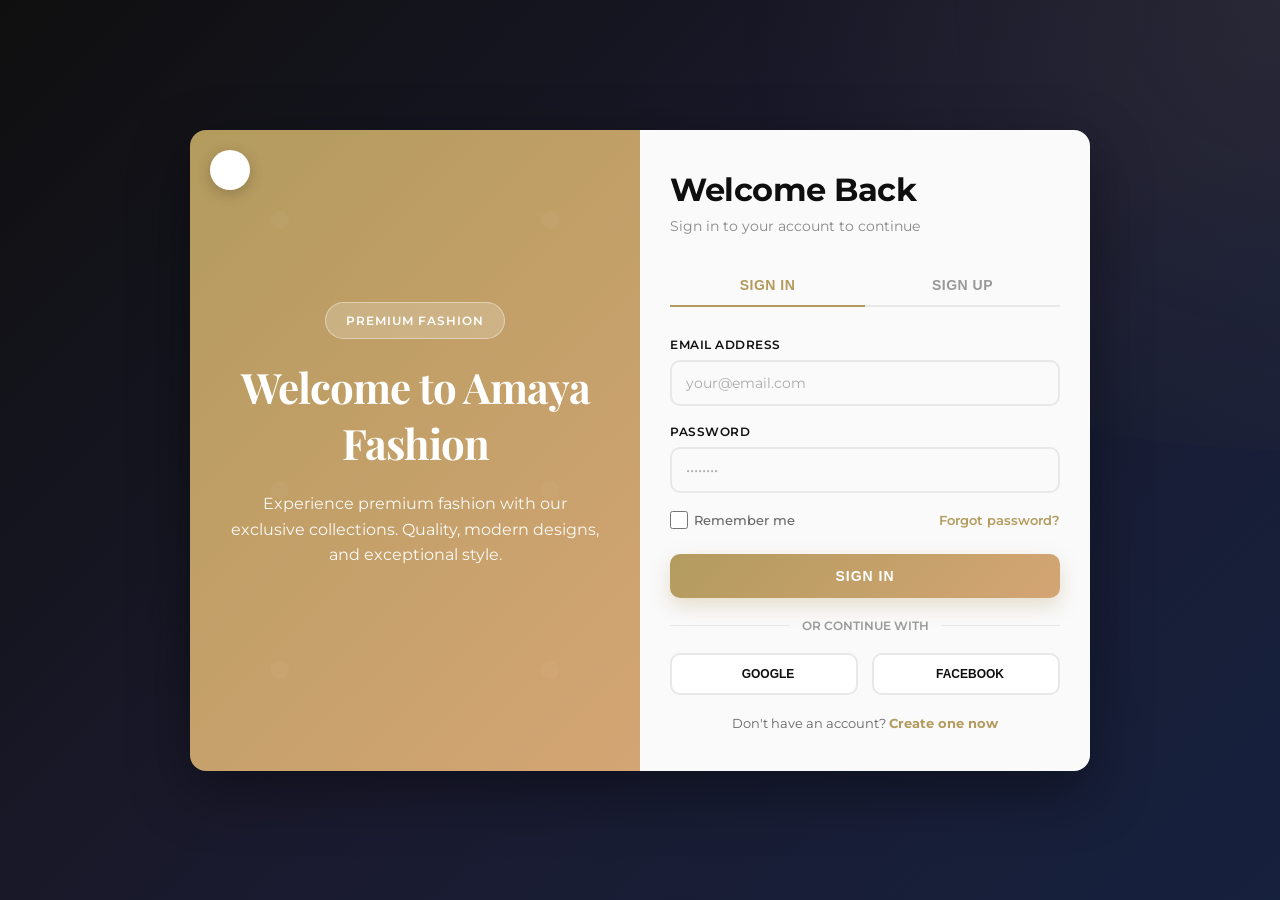
==== login.html @ 64c5e15a "Add files via upload" ====
<!DOCTYPE html>
<html lang="en">

<head>
  <meta charset="utf-8">
  <meta content="width=device-width, initial-scale=1.0" name="viewport">

  <title>Amaya Fashion</title>
  <meta name="description" content="Log in or create your Amaya Fashion account">
  <meta name="keywords" content="Amaya Fashion, login, sign up, register">

  <!-- Fonts -->
  <link rel="preconnect" href="https://fonts.googleapis.com">
  <link rel="preconnect" href="https://fonts.gstatic.com" crossorigin>
  <link
    href="https://fonts.googleapis.com/css2?family=Lora:ital,wght@0,400;0,600;0,700;1,400&family=Playfair+Display:ital,wght@0,400;0,700;0,900;1,700&family=Montserrat:ital,wght@0,300;0,400;0,500;0,600;0,700;1,400&display=swap"
    rel="stylesheet">

  <!-- Vendor CSS Files -->
  <link href="assets/vendor/bootstrap/css/bootstrap.min.css" rel="stylesheet">
  <link href="assets/vendor/bootstrap-icons/bootstrap-icons.css" rel="stylesheet">
  <link href="assets/vendor/aos/aos.css" rel="stylesheet">

  <!-- Main CSS File -->
  <link href="assets/css/main.css" rel="stylesheet">

  <style>
    * {
      margin: 0;
      padding: 0;
      box-sizing: border-box;
    }

    html,
    body {
      min-height: 100%;
      width: 100%;
      margin: 0;
      padding: 0;
    }

    body.auth-page {
      font-family: 'Montserrat', sans-serif;
      background: linear-gradient(135deg, #0f0f0f 0%, #1a1a2e 50%, #16213e 100%);
      width: 100%;
      min-height: 100vh;
      display: flex;
      align-items: center;
      justify-content: center;
      position: relative;
      overflow-x: hidden;
      padding: 30px 0;
    }

    body.auth-page::before {
      content: '';
      position: fixed;
      top: -50%;
      right: -50%;
      width: 100%;
      height: 100%;
      background: radial-gradient(circle, rgba(179, 155, 94, 0.1) 0%, transparent 70%);
      border-radius: 50%;
      pointer-events: none;
    }

    .auth-container {
      width: 100%;
      max-width: 900px;
      display: grid;
      grid-template-columns: 1fr 1fr;
      gap: 0;
      border-radius: 16px;
      overflow: hidden;
      box-shadow: 0 20px 60px rgba(0, 0, 0, 0.4);
      backdrop-filter: blur(10px);
      position: relative;
      z-index: 2;
      margin: 0 20px;
    }

    .auth-panel {
      background: linear-gradient(135deg, #b39b5e 0%, #d4a574 100%);
      padding: 60px 40px;
      display: flex;
      flex-direction: column;
      justify-content: center;
      align-items: center;
      text-align: center;
      color: white;
      position: relative;
      overflow: hidden;
    }

    .auth-panel::before {
      content: '';
      position: absolute;
      top: 0;
      left: 0;
      right: 0;
      bottom: 0;
      background: url('data:image/svg+xml,<svg xmlns="http://www.w3.org/2000/svg" viewBox="0 0 100 100"><circle cx="20" cy="20" r="2" fill="white" opacity="0.1"/><circle cx="80" cy="80" r="2" fill="white" opacity="0.1"/><circle cx="80" cy="20" r="2" fill="white" opacity="0.1"/><circle cx="20" cy="80" r="2" fill="white" opacity="0.1"/></svg>');
      opacity: 0.3;
    }

    .auth-panel-content {
      position: relative;
      z-index: 1;
    }

    .auth-panel h2 {
      font-size: 42px;
      font-weight: 700;
      margin-bottom: 20px;
      letter-spacing: -1px;
      font-family: 'Playfair Display', serif;
    }

    .auth-panel p {
      font-size: 16px;
      line-height: 1.6;
      opacity: 0.95;
      margin-bottom: 30px;
    }

    .premium-badge {
      display: inline-block;
      background: rgba(255, 255, 255, 0.2);
      border: 1px solid rgba(255, 255, 255, 0.4);
      padding: 10px 20px;
      border-radius: 25px;
      font-size: 12px;
      font-weight: 600;
      text-transform: uppercase;
      letter-spacing: 1px;
      margin-bottom: 20px;
    }

    .form-panel {
      background: rgba(255, 255, 255, 0.98);
      padding: 40px 30px;
      display: flex;
      flex-direction: column;
      justify-content: flex-start;
      position: relative;
      z-index: 2;
      max-height: 90vh;
      overflow-y: auto;
    }

    .form-panel.hidden {
      display: none;
    }

    .back-button {
      position: fixed;
      top: 20px;
      left: 20px;
      width: 40px;
      height: 40px;
      display: flex;
      align-items: center;
      justify-content: center;
      background: white;
      color: #b39b5e;
      border: none;
      border-radius: 50%;
      cursor: pointer;
      transition: all 0.3s ease;
      font-size: 18px;
      text-decoration: none;
      z-index: 1000;
      box-shadow: 0 4px 15px rgba(0, 0, 0, 0.2);
    }

    .back-button:hover {
      transform: translateY(-3px);
      box-shadow: 0 8px 25px rgba(0, 0, 0, 0.3);
      background: #fafafa;
    }

    .form-header {
      margin-bottom: 30px;
    }

    .form-header h1 {
      font-size: 32px;
      font-weight: 700;
      color: #0f0f0f;
      margin-bottom: 8px;
      letter-spacing: -0.5px;
    }

    .form-header p {
      font-size: 14px;
      color: #888;
      margin: 0;
      font-weight: 400;
    }

    .toggle-tabs {
      display: flex;
      gap: 0;
      margin-bottom: 30px;
      border-bottom: 2px solid #e8e8e8;
    }

    .toggle-tab {
      flex: 1;
      padding: 12px;
      border: none;
      background: none;
      font-size: 14px;
      font-weight: 600;
      color: #999;
      cursor: pointer;
      transition: all 0.3s ease;
      position: relative;
      text-transform: uppercase;
      letter-spacing: 0.5px;
    }

    .toggle-tab.active {
      color: #b39b5e;
    }

    .toggle-tab.active::after {
      content: '';
      position: absolute;
      bottom: -2px;
      left: 0;
      right: 0;
      height: 2px;
      background: #b39b5e;
    }

    .form-group {
      margin-bottom: 18px;
    }

    .form-group label {
      display: block;
      font-weight: 600;
      color: #0f0f0f;
      margin-bottom: 8px;
      font-size: 12px;
      text-transform: uppercase;
      letter-spacing: 0.5px;
    }

    .form-group input {
      width: 100%;
      padding: 12px 14px;
      border: 2px solid #e8e8e8;
      border-radius: 10px;
      font-size: 14px;
      transition: all 0.3s ease;
      background: #fafafa;
      font-family: 'Montserrat', sans-serif;
      color: #0f0f0f;
    }

    .form-group input::placeholder {
      color: #aaa;
    }

    .form-group input:focus {
      outline: none;
      border-color: #b39b5e;
      background: white;
      box-shadow: 0 8px 24px rgba(179, 155, 94, 0.15);
    }

    .remember-forgot {
      display: flex;
      align-items: center;
      justify-content: space-between;
      margin-bottom: 25px;
      font-size: 13px;
      gap: 12px;
    }

    .remember-forgot label {
      display: flex;
      align-items: center;
      margin: 0;
      color: #666;
      font-weight: 500;
      cursor: pointer;
      gap: 6px;
    }

    .remember-forgot label input[type="checkbox"] {
      width: 18px;
      height: 18px;
      cursor: pointer;
      accent-color: #b39b5e;
    }

    .remember-forgot a {
      color: #b39b5e;
      text-decoration: none;
      transition: all 0.3s ease;
      font-weight: 600;
    }

    .remember-forgot a:hover {
      color: #9a8a5a;
    }

    .terms-checkbox {
      display: flex;
      align-items: flex-start;
      margin-bottom: 25px;
      font-size: 12px;
      gap: 8px;
    }

    .terms-checkbox input[type="checkbox"] {
      width: 18px;
      height: 18px;
      margin-top: 2px;
      cursor: pointer;
      accent-color: #b39b5e;
      flex-shrink: 0;
    }

    .terms-checkbox label {
      margin: 0;
      color: #666;
      cursor: pointer;
      line-height: 1.5;
    }

    .terms-checkbox a {
      color: #b39b5e;
      text-decoration: none;
      font-weight: 600;
      transition: all 0.3s ease;
    }

    .terms-checkbox a:hover {
      color: #9a8a5a;
    }

    .btn-auth {
      width: 100%;
      padding: 14px;
      background: linear-gradient(135deg, #b39b5e 0%, #d4a574 100%);
      color: white;
      border: none;
      border-radius: 10px;
      font-weight: 700;
      font-size: 14px;
      letter-spacing: 1px;
      text-transform: uppercase;
      cursor: pointer;
      transition: all 0.3s cubic-bezier(0.175, 0.885, 0.32, 1.275);
      margin-bottom: 20px;
      box-shadow: 0 8px 20px rgba(179, 155, 94, 0.3);
    }

    .btn-auth:hover {
      transform: translateY(-3px);
      box-shadow: 0 12px 30px rgba(179, 155, 94, 0.4);
    }

    .btn-auth:active {
      transform: translateY(-1px);
    }

    .divider {
      display: flex;
      align-items: center;
      margin-bottom: 20px;
      color: #ccc;
      font-size: 12px;
    }

    .divider::before,
    .divider::after {
      content: '';
      flex: 1;
      height: 1px;
      background: #e8e8e8;
    }

    .divider span {
      margin: 0 12px;
      font-weight: 600;
      color: #999;
    }

    .social-auth {
      display: grid;
      grid-template-columns: 1fr 1fr;
      gap: 14px;
      margin-bottom: 20px;
    }

    .social-btn {
      padding: 12px;
      border: 2px solid #e8e8e8;
      border-radius: 10px;
      background: white;
      color: #0f0f0f;
      text-decoration: none;
      font-weight: 600;
      font-size: 12px;
      cursor: pointer;
      transition: all 0.3s ease;
      display: flex;
      align-items: center;
      justify-content: center;
      gap: 8px;
      text-transform: uppercase;
    }

    .social-btn:hover {
      border-color: #b39b5e;
      background: #fafafa;
      box-shadow: 0 6px 20px rgba(179, 155, 94, 0.15);
    }

    .auth-link {
      text-align: center;
      font-size: 13px;
      color: #666;
    }

    .auth-link a {
      color: #b39b5e;
      text-decoration: none;
      font-weight: 700;
      cursor: pointer;
      transition: all 0.3s ease;
    }

    .auth-link a:hover {
      color: #9a8a5a;
    }

    @media (max-width: 768px) {
      .auth-container {
        grid-template-columns: 1fr;
      }

      .auth-panel {
        display: none;
      }

      .form-panel {
        padding: 40px 30px;
      }

      .form-header h1 {
        font-size: 28px;
      }

      .social-auth {
        grid-template-columns: 1fr;
      }
    }

    @media (max-width: 480px) {
      .form-panel {
        padding: 25px 15px;
      }

      .form-header h1 {
        font-size: 24px;
      }

      .form-header p {
        font-size: 13px;
      }

      .form-group input {
        padding: 10px 12px;
        font-size: 13px;
      }

      .btn-auth {
        padding: 12px;
        font-size: 12px;
      }
    }
  </style>
</head>

<body class="auth-page">

  <div class="auth-container" id="authContainer">

    <!-- Left Panel -->
    <div class="auth-panel" data-aos="fade-in">
      <div class="auth-panel-content">
        <div class="premium-badge">Premium Fashion</div>
        <h2 id="panelTitle">Welcome to Amaya Fashion</h2>
        <p id="panelDescription">
          Experience premium fashion with our exclusive collections. Quality, modern designs, and exceptional style.
        </p>
      </div>
    </div>

    <!-- Login Form Panel -->
    <div class="form-panel active-panel" id="loginPanel">
      <a href="index.html" class="back-button" title="Back to Home">
        <i class="bi bi-arrow-left"></i>
      </a>

      <div class="form-header">
        <h1>Welcome Back</h1>
        <p>Sign in to your account to continue</p>
      </div>

      <div class="toggle-tabs">
        <button type="button" class="toggle-tab active" onclick="switchForm('login')">Sign In</button>
        <button type="button" class="toggle-tab" onclick="switchForm('signup')">Sign Up</button>
      </div>

      <form id="loginForm" action="login.php" method="POST">
        <div class="form-group">
          <label for="loginEmail">Email Address</label>
          <input type="email" id="loginEmail" name="email" placeholder="your@email.com" required>
        </div>

        <div class="form-group">
          <label for="loginPassword">Password</label>
          <input type="password" id="loginPassword" name="password" placeholder="••••••••" required>
        </div>

        <div class="remember-forgot">
          <label>
            <input type="checkbox"> Remember me
          </label>
          <a href="#">Forgot password?</a>
        </div>

        <button type="submit" class="btn-auth">Sign In</button>
      </form>

      <div class="divider"><span>OR CONTINUE WITH</span></div>

      <div class="social-auth">
        <button class="social-btn" type="button">
          <i class="bi bi-google"></i> Google
        </button>
        <button class="social-btn" type="button">
          <i class="bi bi-facebook"></i> Facebook
        </button>
      </div>

      <div class="auth-link">
        Don't have an account?
        <a onclick="switchForm('signup')">Create one now</a>
      </div>
    </div>

    <!-- Signup Form Panel -->
    <div class="form-panel hidden" id="signupPanel">
      <a href="index.html" class="back-button" title="Back to Home">
        <i class="bi bi-arrow-left"></i>
      </a>

      <div class="form-header">
        <h1>Create Account</h1>
        <p>Join Amaya Fashion today</p>
      </div>

      <div class="toggle-tabs">
        <button type="button" class="toggle-tab" onclick="switchForm('login')">Sign In</button>
        <button type="button" class="toggle-tab active" onclick="switchForm('signup')">Sign Up</button>
      </div>

      <!-- IMPORTANT: This form sends data to signup.php -->
      <form id="signupForm" action="signup.php" method="POST" onsubmit="return validateSignupForm()">

  <div class="form-group">
    <label for="signupName">Name</label>
    <input
      type="text"
      id="signupName"
      name="name"
      placeholder="Enter your full name"
      required>
  </div>

  <div class="form-group">
    <label for="signupUsername">Username</label>
    <input
      type="text"
      id="signupUsername"
      name="username"
      placeholder="Enter your username"
      required>
  </div>

  <div class="form-group">
    <label for="signupEmail">Email Address</label>
    <input
      type="email"
      id="signupEmail"
      name="email"
      placeholder="your@email.com"
      required>
  </div>

  <div class="form-group">
    <label for="signupTelephone">Telephone</label>
    <input
      type="text"
      id="signupTelephone"
      name="telephone"
      placeholder="0771234567"
      required>
  </div>

  <div class="form-group">
    <label for="signupPassword">Password</label>
    <input
      type="password"
      id="signupPassword"
      name="password"
      placeholder="••••••••"
      required>
  </div>

  <div class="form-group">
    <label for="signupConfirmPassword">Confirm Password</label>
    <input
      type="password"
      id="signupConfirmPassword"
      name="confirm_password"
      placeholder="••••••••"
      required>
  </div>

  <div class="terms-checkbox">
    <input type="checkbox" id="agreeTerms" required>
    <label for="agreeTerms">
      I agree to the <a href="#">Terms of Service</a> and <a href="#">Privacy Policy</a>
    </label>
  </div>

  <button type="submit" class="btn-auth">Create Account</button>
</form>
      <div class="divider"><span>OR CONTINUE WITH</span></div>

      <div class="social-auth">
        <button class="social-btn" type="button">
          <i class="bi bi-google"></i> Google
        </button>
        <button class="social-btn" type="button">
          <i class="bi bi-facebook"></i> Facebook
        </button>
      </div>

      <div class="auth-link">
        Already have an account?
        <a onclick="switchForm('login')">Sign in here</a>
      </div>
    </div>

  </div>

  <!-- Bootstrap JS -->
  <script src="assets/vendor/bootstrap/js/bootstrap.bundle.min.js"></script>

  <!-- AOS JS -->
  <script src="assets/vendor/aos/aos.js"></script>

  <script>
    if (typeof AOS !== 'undefined') {
      AOS.init();
    }

    function switchForm(formType) {
      const loginPanel = document.getElementById('loginPanel');
      const signupPanel = document.getElementById('signupPanel');
      const panelTitle = document.getElementById('panelTitle');
      const panelDescription = document.getElementById('panelDescription');

      if (formType === 'login') {
        loginPanel.classList.remove('hidden');
        signupPanel.classList.add('hidden');

        panelTitle.textContent = 'Welcome to Amaya Fashion';
        panelDescription.textContent = 'Experience premium fashion with our exclusive collections. Quality, modern designs, and exceptional style.';
      } else {
        signupPanel.classList.remove('hidden');
        loginPanel.classList.add('hidden');

        panelTitle.textContent = 'Join Our Community';
        panelDescription.textContent = 'Be part of the Amaya Fashion family and enjoy exclusive access to premium fashion collections.';
      }
    }

    function handleLogin(event) {
      event.preventDefault();

      const email = document.getElementById('loginEmail').value.trim();
      const password = document.getElementById('loginPassword').value;

      if (email === '' || password === '') {
        alert('Please enter email and password.');
        return;
      }

      alert('Login backend is not connected yet. Signup is connected to signup.php.');
    }

    function validateSignupForm() {
      const username = document.getElementById('signupUsername').value.trim();
      const email = document.getElementById('signupEmail').value.trim();
      const telephone = document.getElementById('signupTelephone').value.trim();
      const password = document.getElementById('signupPassword').value;
      const confirmPassword = document.getElementById('signupConfirmPassword').value;
      const agreeTerms = document.getElementById('agreeTerms').checked;

      if (username === '' || email === '' || telephone === '' || password === '' || confirmPassword === '') {
        alert('All fields are required.');
        return false;
      }

      if (password !== confirmPassword) {
        alert('Passwords do not match.');
        return false;
      }

      if (password.length < 6) {
        alert('Password must be at least 6 characters long.');
        return false;
      }

      if (!agreeTerms) {
        alert('Please agree to the Terms of Service and Privacy Policy.');
        return false;
      }

      return true;
    }
  </script>

</body>

</html>
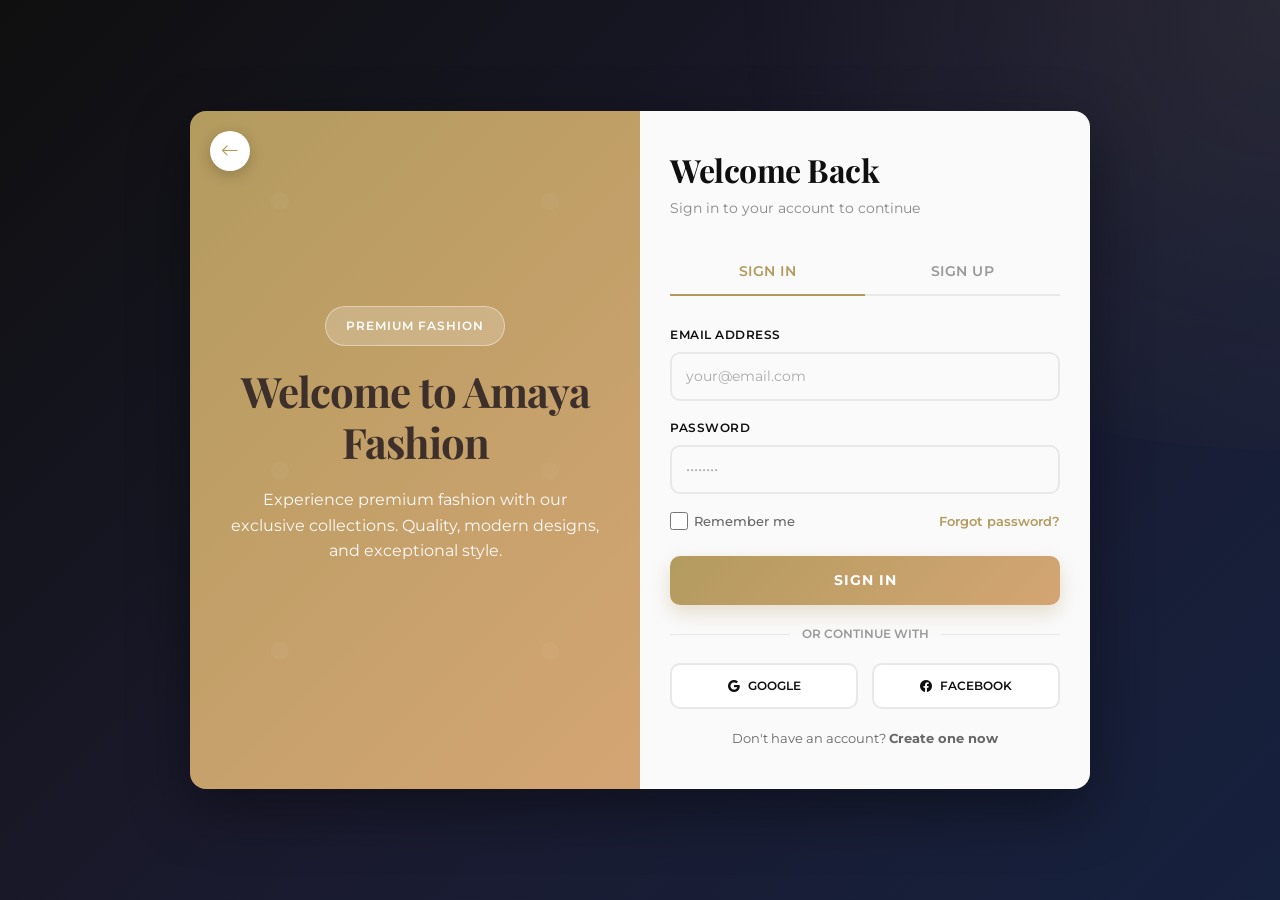
==== commit eb0cd007: "Upload all files into the github" ====
--- a/login.html
+++ b/login.html
@@ -1,747 +1,747 @@
-<!DOCTYPE html>
-<html lang="en">
-
-<head>
-  <meta charset="utf-8">
-  <meta content="width=device-width, initial-scale=1.0" name="viewport">
-
-  <title>Amaya Fashion</title>
-  <meta name="description" content="Log in or create your Amaya Fashion account">
-  <meta name="keywords" content="Amaya Fashion, login, sign up, register">
-
-  <!-- Fonts -->
-  <link rel="preconnect" href="https://fonts.googleapis.com">
-  <link rel="preconnect" href="https://fonts.gstatic.com" crossorigin>
-  <link
-    href="https://fonts.googleapis.com/css2?family=Lora:ital,wght@0,400;0,600;0,700;1,400&family=Playfair+Display:ital,wght@0,400;0,700;0,900;1,700&family=Montserrat:ital,wght@0,300;0,400;0,500;0,600;0,700;1,400&display=swap"
-    rel="stylesheet">
-
-  <!-- Vendor CSS Files -->
-  <link href="assets/vendor/bootstrap/css/bootstrap.min.css" rel="stylesheet">
-  <link href="assets/vendor/bootstrap-icons/bootstrap-icons.css" rel="stylesheet">
-  <link href="assets/vendor/aos/aos.css" rel="stylesheet">
-
-  <!-- Main CSS File -->
-  <link href="assets/css/main.css" rel="stylesheet">
-
-  <style>
-    * {
-      margin: 0;
-      padding: 0;
-      box-sizing: border-box;
-    }
-
-    html,
-    body {
-      min-height: 100%;
-      width: 100%;
-      margin: 0;
-      padding: 0;
-    }
-
-    body.auth-page {
-      font-family: 'Montserrat', sans-serif;
-      background: linear-gradient(135deg, #0f0f0f 0%, #1a1a2e 50%, #16213e 100%);
-      width: 100%;
-      min-height: 100vh;
-      display: flex;
-      align-items: center;
-      justify-content: center;
-      position: relative;
-      overflow-x: hidden;
-      padding: 30px 0;
-    }
-
-    body.auth-page::before {
-      content: '';
-      position: fixed;
-      top: -50%;
-      right: -50%;
-      width: 100%;
-      height: 100%;
-      background: radial-gradient(circle, rgba(179, 155, 94, 0.1) 0%, transparent 70%);
-      border-radius: 50%;
-      pointer-events: none;
-    }
-
-    .auth-container {
-      width: 100%;
-      max-width: 900px;
-      display: grid;
-      grid-template-columns: 1fr 1fr;
-      gap: 0;
-      border-radius: 16px;
-      overflow: hidden;
-      box-shadow: 0 20px 60px rgba(0, 0, 0, 0.4);
-      backdrop-filter: blur(10px);
-      position: relative;
-      z-index: 2;
-      margin: 0 20px;
-    }
-
-    .auth-panel {
-      background: linear-gradient(135deg, #b39b5e 0%, #d4a574 100%);
-      padding: 60px 40px;
-      display: flex;
-      flex-direction: column;
-      justify-content: center;
-      align-items: center;
-      text-align: center;
-      color: white;
-      position: relative;
-      overflow: hidden;
-    }
-
-    .auth-panel::before {
-      content: '';
-      position: absolute;
-      top: 0;
-      left: 0;
-      right: 0;
-      bottom: 0;
-      background: url('data:image/svg+xml,<svg xmlns="http://www.w3.org/2000/svg" viewBox="0 0 100 100"><circle cx="20" cy="20" r="2" fill="white" opacity="0.1"/><circle cx="80" cy="80" r="2" fill="white" opacity="0.1"/><circle cx="80" cy="20" r="2" fill="white" opacity="0.1"/><circle cx="20" cy="80" r="2" fill="white" opacity="0.1"/></svg>');
-      opacity: 0.3;
-    }
-
-    .auth-panel-content {
-      position: relative;
-      z-index: 1;
-    }
-
-    .auth-panel h2 {
-      font-size: 42px;
-      font-weight: 700;
-      margin-bottom: 20px;
-      letter-spacing: -1px;
-      font-family: 'Playfair Display', serif;
-    }
-
-    .auth-panel p {
-      font-size: 16px;
-      line-height: 1.6;
-      opacity: 0.95;
-      margin-bottom: 30px;
-    }
-
-    .premium-badge {
-      display: inline-block;
-      background: rgba(255, 255, 255, 0.2);
-      border: 1px solid rgba(255, 255, 255, 0.4);
-      padding: 10px 20px;
-      border-radius: 25px;
-      font-size: 12px;
-      font-weight: 600;
-      text-transform: uppercase;
-      letter-spacing: 1px;
-      margin-bottom: 20px;
-    }
-
-    .form-panel {
-      background: rgba(255, 255, 255, 0.98);
-      padding: 40px 30px;
-      display: flex;
-      flex-direction: column;
-      justify-content: flex-start;
-      position: relative;
-      z-index: 2;
-      max-height: 90vh;
-      overflow-y: auto;
-    }
-
-    .form-panel.hidden {
-      display: none;
-    }
-
-    .back-button {
-      position: fixed;
-      top: 20px;
-      left: 20px;
-      width: 40px;
-      height: 40px;
-      display: flex;
-      align-items: center;
-      justify-content: center;
-      background: white;
-      color: #b39b5e;
-      border: none;
-      border-radius: 50%;
-      cursor: pointer;
-      transition: all 0.3s ease;
-      font-size: 18px;
-      text-decoration: none;
-      z-index: 1000;
-      box-shadow: 0 4px 15px rgba(0, 0, 0, 0.2);
-    }
-
-    .back-button:hover {
-      transform: translateY(-3px);
-      box-shadow: 0 8px 25px rgba(0, 0, 0, 0.3);
-      background: #fafafa;
-    }
-
-    .form-header {
-      margin-bottom: 30px;
-    }
-
-    .form-header h1 {
-      font-size: 32px;
-      font-weight: 700;
-      color: #0f0f0f;
-      margin-bottom: 8px;
-      letter-spacing: -0.5px;
-    }
-
-    .form-header p {
-      font-size: 14px;
-      color: #888;
-      margin: 0;
-      font-weight: 400;
-    }
-
-    .toggle-tabs {
-      display: flex;
-      gap: 0;
-      margin-bottom: 30px;
-      border-bottom: 2px solid #e8e8e8;
-    }
-
-    .toggle-tab {
-      flex: 1;
-      padding: 12px;
-      border: none;
-      background: none;
-      font-size: 14px;
-      font-weight: 600;
-      color: #999;
-      cursor: pointer;
-      transition: all 0.3s ease;
-      position: relative;
-      text-transform: uppercase;
-      letter-spacing: 0.5px;
-    }
-
-    .toggle-tab.active {
-      color: #b39b5e;
-    }
-
-    .toggle-tab.active::after {
-      content: '';
-      position: absolute;
-      bottom: -2px;
-      left: 0;
-      right: 0;
-      height: 2px;
-      background: #b39b5e;
-    }
-
-    .form-group {
-      margin-bottom: 18px;
-    }
-
-    .form-group label {
-      display: block;
-      font-weight: 600;
-      color: #0f0f0f;
-      margin-bottom: 8px;
-      font-size: 12px;
-      text-transform: uppercase;
-      letter-spacing: 0.5px;
-    }
-
-    .form-group input {
-      width: 100%;
-      padding: 12px 14px;
-      border: 2px solid #e8e8e8;
-      border-radius: 10px;
-      font-size: 14px;
-      transition: all 0.3s ease;
-      background: #fafafa;
-      font-family: 'Montserrat', sans-serif;
-      color: #0f0f0f;
-    }
-
-    .form-group input::placeholder {
-      color: #aaa;
-    }
-
-    .form-group input:focus {
-      outline: none;
-      border-color: #b39b5e;
-      background: white;
-      box-shadow: 0 8px 24px rgba(179, 155, 94, 0.15);
-    }
-
-    .remember-forgot {
-      display: flex;
-      align-items: center;
-      justify-content: space-between;
-      margin-bottom: 25px;
-      font-size: 13px;
-      gap: 12px;
-    }
-
-    .remember-forgot label {
-      display: flex;
-      align-items: center;
-      margin: 0;
-      color: #666;
-      font-weight: 500;
-      cursor: pointer;
-      gap: 6px;
-    }
-
-    .remember-forgot label input[type="checkbox"] {
-      width: 18px;
-      height: 18px;
-      cursor: pointer;
-      accent-color: #b39b5e;
-    }
-
-    .remember-forgot a {
-      color: #b39b5e;
-      text-decoration: none;
-      transition: all 0.3s ease;
-      font-weight: 600;
-    }
-
-    .remember-forgot a:hover {
-      color: #9a8a5a;
-    }
-
-    .terms-checkbox {
-      display: flex;
-      align-items: flex-start;
-      margin-bottom: 25px;
-      font-size: 12px;
-      gap: 8px;
-    }
-
-    .terms-checkbox input[type="checkbox"] {
-      width: 18px;
-      height: 18px;
-      margin-top: 2px;
-      cursor: pointer;
-      accent-color: #b39b5e;
-      flex-shrink: 0;
-    }
-
-    .terms-checkbox label {
-      margin: 0;
-      color: #666;
-      cursor: pointer;
-      line-height: 1.5;
-    }
-
-    .terms-checkbox a {
-      color: #b39b5e;
-      text-decoration: none;
-      font-weight: 600;
-      transition: all 0.3s ease;
-    }
-
-    .terms-checkbox a:hover {
-      color: #9a8a5a;
-    }
-
-    .btn-auth {
-      width: 100%;
-      padding: 14px;
-      background: linear-gradient(135deg, #b39b5e 0%, #d4a574 100%);
-      color: white;
-      border: none;
-      border-radius: 10px;
-      font-weight: 700;
-      font-size: 14px;
-      letter-spacing: 1px;
-      text-transform: uppercase;
-      cursor: pointer;
-      transition: all 0.3s cubic-bezier(0.175, 0.885, 0.32, 1.275);
-      margin-bottom: 20px;
-      box-shadow: 0 8px 20px rgba(179, 155, 94, 0.3);
-    }
-
-    .btn-auth:hover {
-      transform: translateY(-3px);
-      box-shadow: 0 12px 30px rgba(179, 155, 94, 0.4);
-    }
-
-    .btn-auth:active {
-      transform: translateY(-1px);
-    }
-
-    .divider {
-      display: flex;
-      align-items: center;
-      margin-bottom: 20px;
-      color: #ccc;
-      font-size: 12px;
-    }
-
-    .divider::before,
-    .divider::after {
-      content: '';
-      flex: 1;
-      height: 1px;
-      background: #e8e8e8;
-    }
-
-    .divider span {
-      margin: 0 12px;
-      font-weight: 600;
-      color: #999;
-    }
-
-    .social-auth {
-      display: grid;
-      grid-template-columns: 1fr 1fr;
-      gap: 14px;
-      margin-bottom: 20px;
-    }
-
-    .social-btn {
-      padding: 12px;
-      border: 2px solid #e8e8e8;
-      border-radius: 10px;
-      background: white;
-      color: #0f0f0f;
-      text-decoration: none;
-      font-weight: 600;
-      font-size: 12px;
-      cursor: pointer;
-      transition: all 0.3s ease;
-      display: flex;
-      align-items: center;
-      justify-content: center;
-      gap: 8px;
-      text-transform: uppercase;
-    }
-
-    .social-btn:hover {
-      border-color: #b39b5e;
-      background: #fafafa;
-      box-shadow: 0 6px 20px rgba(179, 155, 94, 0.15);
-    }
-
-    .auth-link {
-      text-align: center;
-      font-size: 13px;
-      color: #666;
-    }
-
-    .auth-link a {
-      color: #b39b5e;
-      text-decoration: none;
-      font-weight: 700;
-      cursor: pointer;
-      transition: all 0.3s ease;
-    }
-
-    .auth-link a:hover {
-      color: #9a8a5a;
-    }
-
-    @media (max-width: 768px) {
-      .auth-container {
-        grid-template-columns: 1fr;
-      }
-
-      .auth-panel {
-        display: none;
-      }
-
-      .form-panel {
-        padding: 40px 30px;
-      }
-
-      .form-header h1 {
-        font-size: 28px;
-      }
-
-      .social-auth {
-        grid-template-columns: 1fr;
-      }
-    }
-
-    @media (max-width: 480px) {
-      .form-panel {
-        padding: 25px 15px;
-      }
-
-      .form-header h1 {
-        font-size: 24px;
-      }
-
-      .form-header p {
-        font-size: 13px;
-      }
-
-      .form-group input {
-        padding: 10px 12px;
-        font-size: 13px;
-      }
-
-      .btn-auth {
-        padding: 12px;
-        font-size: 12px;
-      }
-    }
-  </style>
-</head>
-
-<body class="auth-page">
-
-  <div class="auth-container" id="authContainer">
-
-    <!-- Left Panel -->
-    <div class="auth-panel" data-aos="fade-in">
-      <div class="auth-panel-content">
-        <div class="premium-badge">Premium Fashion</div>
-        <h2 id="panelTitle">Welcome to Amaya Fashion</h2>
-        <p id="panelDescription">
-          Experience premium fashion with our exclusive collections. Quality, modern designs, and exceptional style.
-        </p>
-      </div>
-    </div>
-
-    <!-- Login Form Panel -->
-    <div class="form-panel active-panel" id="loginPanel">
-      <a href="index.html" class="back-button" title="Back to Home">
-        <i class="bi bi-arrow-left"></i>
-      </a>
-
-      <div class="form-header">
-        <h1>Welcome Back</h1>
-        <p>Sign in to your account to continue</p>
-      </div>
-
-      <div class="toggle-tabs">
-        <button type="button" class="toggle-tab active" onclick="switchForm('login')">Sign In</button>
-        <button type="button" class="toggle-tab" onclick="switchForm('signup')">Sign Up</button>
-      </div>
-
-      <form id="loginForm" action="login.php" method="POST">
-        <div class="form-group">
-          <label for="loginEmail">Email Address</label>
-          <input type="email" id="loginEmail" name="email" placeholder="your@email.com" required>
-        </div>
-
-        <div class="form-group">
-          <label for="loginPassword">Password</label>
-          <input type="password" id="loginPassword" name="password" placeholder="••••••••" required>
-        </div>
-
-        <div class="remember-forgot">
-          <label>
-            <input type="checkbox"> Remember me
-          </label>
-          <a href="#">Forgot password?</a>
-        </div>
-
-        <button type="submit" class="btn-auth">Sign In</button>
-      </form>
-
-      <div class="divider"><span>OR CONTINUE WITH</span></div>
-
-      <div class="social-auth">
-        <button class="social-btn" type="button">
-          <i class="bi bi-google"></i> Google
-        </button>
-        <button class="social-btn" type="button">
-          <i class="bi bi-facebook"></i> Facebook
-        </button>
-      </div>
-
-      <div class="auth-link">
-        Don't have an account?
-        <a onclick="switchForm('signup')">Create one now</a>
-      </div>
-    </div>
-
-    <!-- Signup Form Panel -->
-    <div class="form-panel hidden" id="signupPanel">
-      <a href="index.html" class="back-button" title="Back to Home">
-        <i class="bi bi-arrow-left"></i>
-      </a>
-
-      <div class="form-header">
-        <h1>Create Account</h1>
-        <p>Join Amaya Fashion today</p>
-      </div>
-
-      <div class="toggle-tabs">
-        <button type="button" class="toggle-tab" onclick="switchForm('login')">Sign In</button>
-        <button type="button" class="toggle-tab active" onclick="switchForm('signup')">Sign Up</button>
-      </div>
-
-      <!-- IMPORTANT: This form sends data to signup.php -->
-      <form id="signupForm" action="signup.php" method="POST" onsubmit="return validateSignupForm()">
-
-  <div class="form-group">
-    <label for="signupName">Name</label>
-    <input
-      type="text"
-      id="signupName"
-      name="name"
-      placeholder="Enter your full name"
-      required>
-  </div>
-
-  <div class="form-group">
-    <label for="signupUsername">Username</label>
-    <input
-      type="text"
-      id="signupUsername"
-      name="username"
-      placeholder="Enter your username"
-      required>
-  </div>
-
-  <div class="form-group">
-    <label for="signupEmail">Email Address</label>
-    <input
-      type="email"
-      id="signupEmail"
-      name="email"
-      placeholder="your@email.com"
-      required>
-  </div>
-
-  <div class="form-group">
-    <label for="signupTelephone">Telephone</label>
-    <input
-      type="text"
-      id="signupTelephone"
-      name="telephone"
-      placeholder="0771234567"
-      required>
-  </div>
-
-  <div class="form-group">
-    <label for="signupPassword">Password</label>
-    <input
-      type="password"
-      id="signupPassword"
-      name="password"
-      placeholder="••••••••"
-      required>
-  </div>
-
-  <div class="form-group">
-    <label for="signupConfirmPassword">Confirm Password</label>
-    <input
-      type="password"
-      id="signupConfirmPassword"
-      name="confirm_password"
-      placeholder="••••••••"
-      required>
-  </div>
-
-  <div class="terms-checkbox">
-    <input type="checkbox" id="agreeTerms" required>
-    <label for="agreeTerms">
-      I agree to the <a href="#">Terms of Service</a> and <a href="#">Privacy Policy</a>
-    </label>
-  </div>
-
-  <button type="submit" class="btn-auth">Create Account</button>
-</form>
-      <div class="divider"><span>OR CONTINUE WITH</span></div>
-
-      <div class="social-auth">
-        <button class="social-btn" type="button">
-          <i class="bi bi-google"></i> Google
-        </button>
-        <button class="social-btn" type="button">
-          <i class="bi bi-facebook"></i> Facebook
-        </button>
-      </div>
-
-      <div class="auth-link">
-        Already have an account?
-        <a onclick="switchForm('login')">Sign in here</a>
-      </div>
-    </div>
-
-  </div>
-
-  <!-- Bootstrap JS -->
-  <script src="assets/vendor/bootstrap/js/bootstrap.bundle.min.js"></script>
-
-  <!-- AOS JS -->
-  <script src="assets/vendor/aos/aos.js"></script>
-
-  <script>
-    if (typeof AOS !== 'undefined') {
-      AOS.init();
-    }
-
-    function switchForm(formType) {
-      const loginPanel = document.getElementById('loginPanel');
-      const signupPanel = document.getElementById('signupPanel');
-      const panelTitle = document.getElementById('panelTitle');
-      const panelDescription = document.getElementById('panelDescription');
-
-      if (formType === 'login') {
-        loginPanel.classList.remove('hidden');
-        signupPanel.classList.add('hidden');
-
-        panelTitle.textContent = 'Welcome to Amaya Fashion';
-        panelDescription.textContent = 'Experience premium fashion with our exclusive collections. Quality, modern designs, and exceptional style.';
-      } else {
-        signupPanel.classList.remove('hidden');
-        loginPanel.classList.add('hidden');
-
-        panelTitle.textContent = 'Join Our Community';
-        panelDescription.textContent = 'Be part of the Amaya Fashion family and enjoy exclusive access to premium fashion collections.';
-      }
-    }
-
-    function handleLogin(event) {
-      event.preventDefault();
-
-      const email = document.getElementById('loginEmail').value.trim();
-      const password = document.getElementById('loginPassword').value;
-
-      if (email === '' || password === '') {
-        alert('Please enter email and password.');
-        return;
-      }
-
-      alert('Login backend is not connected yet. Signup is connected to signup.php.');
-    }
-
-    function validateSignupForm() {
-      const username = document.getElementById('signupUsername').value.trim();
-      const email = document.getElementById('signupEmail').value.trim();
-      const telephone = document.getElementById('signupTelephone').value.trim();
-      const password = document.getElementById('signupPassword').value;
-      const confirmPassword = document.getElementById('signupConfirmPassword').value;
-      const agreeTerms = document.getElementById('agreeTerms').checked;
-
-      if (username === '' || email === '' || telephone === '' || password === '' || confirmPassword === '') {
-        alert('All fields are required.');
-        return false;
-      }
-
-      if (password !== confirmPassword) {
-        alert('Passwords do not match.');
-        return false;
-      }
-
-      if (password.length < 6) {
-        alert('Password must be at least 6 characters long.');
-        return false;
-      }
-
-      if (!agreeTerms) {
-        alert('Please agree to the Terms of Service and Privacy Policy.');
-        return false;
-      }
-
-      return true;
-    }
-  </script>
-
-</body>
-
+<!DOCTYPE html>
+<html lang="en">
+
+<head>
+  <meta charset="utf-8">
+  <meta content="width=device-width, initial-scale=1.0" name="viewport">
+
+  <title>Amaya Fashion</title>
+  <meta name="description" content="Log in or create your Amaya Fashion account">
+  <meta name="keywords" content="Amaya Fashion, login, sign up, register">
+
+  <!-- Fonts -->
+  <link rel="preconnect" href="https://fonts.googleapis.com">
+  <link rel="preconnect" href="https://fonts.gstatic.com" crossorigin>
+  <link
+    href="https://fonts.googleapis.com/css2?family=Lora:ital,wght@0,400;0,600;0,700;1,400&family=Playfair+Display:ital,wght@0,400;0,700;0,900;1,700&family=Montserrat:ital,wght@0,300;0,400;0,500;0,600;0,700;1,400&display=swap"
+    rel="stylesheet">
+
+  <!-- Vendor CSS Files -->
+  <link href="assets/vendor/bootstrap/css/bootstrap.min.css" rel="stylesheet">
+  <link href="assets/vendor/bootstrap-icons/bootstrap-icons.css" rel="stylesheet">
+  <link href="assets/vendor/aos/aos.css" rel="stylesheet">
+
+  <!-- Main CSS File -->
+  <link href="assets/css/main.css" rel="stylesheet">
+
+  <style>
+    * {
+      margin: 0;
+      padding: 0;
+      box-sizing: border-box;
+    }
+
+    html,
+    body {
+      min-height: 100%;
+      width: 100%;
+      margin: 0;
+      padding: 0;
+    }
+
+    body.auth-page {
+      font-family: 'Montserrat', sans-serif;
+      background: linear-gradient(135deg, #0f0f0f 0%, #1a1a2e 50%, #16213e 100%);
+      width: 100%;
+      min-height: 100vh;
+      display: flex;
+      align-items: center;
+      justify-content: center;
+      position: relative;
+      overflow-x: hidden;
+      padding: 30px 0;
+    }
+
+    body.auth-page::before {
+      content: '';
+      position: fixed;
+      top: -50%;
+      right: -50%;
+      width: 100%;
+      height: 100%;
+      background: radial-gradient(circle, rgba(179, 155, 94, 0.1) 0%, transparent 70%);
+      border-radius: 50%;
+      pointer-events: none;
+    }
+
+    .auth-container {
+      width: 100%;
+      max-width: 900px;
+      display: grid;
+      grid-template-columns: 1fr 1fr;
+      gap: 0;
+      border-radius: 16px;
+      overflow: hidden;
+      box-shadow: 0 20px 60px rgba(0, 0, 0, 0.4);
+      backdrop-filter: blur(10px);
+      position: relative;
+      z-index: 2;
+      margin: 0 20px;
+    }
+
+    .auth-panel {
+      background: linear-gradient(135deg, #b39b5e 0%, #d4a574 100%);
+      padding: 60px 40px;
+      display: flex;
+      flex-direction: column;
+      justify-content: center;
+      align-items: center;
+      text-align: center;
+      color: white;
+      position: relative;
+      overflow: hidden;
+    }
+
+    .auth-panel::before {
+      content: '';
+      position: absolute;
+      top: 0;
+      left: 0;
+      right: 0;
+      bottom: 0;
+      background: url('data:image/svg+xml,<svg xmlns="http://www.w3.org/2000/svg" viewBox="0 0 100 100"><circle cx="20" cy="20" r="2" fill="white" opacity="0.1"/><circle cx="80" cy="80" r="2" fill="white" opacity="0.1"/><circle cx="80" cy="20" r="2" fill="white" opacity="0.1"/><circle cx="20" cy="80" r="2" fill="white" opacity="0.1"/></svg>');
+      opacity: 0.3;
+    }
+
+    .auth-panel-content {
+      position: relative;
+      z-index: 1;
+    }
+
+    .auth-panel h2 {
+      font-size: 42px;
+      font-weight: 700;
+      margin-bottom: 20px;
+      letter-spacing: -1px;
+      font-family: 'Playfair Display', serif;
+    }
+
+    .auth-panel p {
+      font-size: 16px;
+      line-height: 1.6;
+      opacity: 0.95;
+      margin-bottom: 30px;
+    }
+
+    .premium-badge {
+      display: inline-block;
+      background: rgba(255, 255, 255, 0.2);
+      border: 1px solid rgba(255, 255, 255, 0.4);
+      padding: 10px 20px;
+      border-radius: 25px;
+      font-size: 12px;
+      font-weight: 600;
+      text-transform: uppercase;
+      letter-spacing: 1px;
+      margin-bottom: 20px;
+    }
+
+    .form-panel {
+      background: rgba(255, 255, 255, 0.98);
+      padding: 40px 30px;
+      display: flex;
+      flex-direction: column;
+      justify-content: flex-start;
+      position: relative;
+      z-index: 2;
+      max-height: 90vh;
+      overflow-y: auto;
+    }
+
+    .form-panel.hidden {
+      display: none;
+    }
+
+    .back-button {
+      position: fixed;
+      top: 20px;
+      left: 20px;
+      width: 40px;
+      height: 40px;
+      display: flex;
+      align-items: center;
+      justify-content: center;
+      background: white;
+      color: #b39b5e;
+      border: none;
+      border-radius: 50%;
+      cursor: pointer;
+      transition: all 0.3s ease;
+      font-size: 18px;
+      text-decoration: none;
+      z-index: 1000;
+      box-shadow: 0 4px 15px rgba(0, 0, 0, 0.2);
+    }
+
+    .back-button:hover {
+      transform: translateY(-3px);
+      box-shadow: 0 8px 25px rgba(0, 0, 0, 0.3);
+      background: #fafafa;
+    }
+
+    .form-header {
+      margin-bottom: 30px;
+    }
+
+    .form-header h1 {
+      font-size: 32px;
+      font-weight: 700;
+      color: #0f0f0f;
+      margin-bottom: 8px;
+      letter-spacing: -0.5px;
+    }
+
+    .form-header p {
+      font-size: 14px;
+      color: #888;
+      margin: 0;
+      font-weight: 400;
+    }
+
+    .toggle-tabs {
+      display: flex;
+      gap: 0;
+      margin-bottom: 30px;
+      border-bottom: 2px solid #e8e8e8;
+    }
+
+    .toggle-tab {
+      flex: 1;
+      padding: 12px;
+      border: none;
+      background: none;
+      font-size: 14px;
+      font-weight: 600;
+      color: #999;
+      cursor: pointer;
+      transition: all 0.3s ease;
+      position: relative;
+      text-transform: uppercase;
+      letter-spacing: 0.5px;
+    }
+
+    .toggle-tab.active {
+      color: #b39b5e;
+    }
+
+    .toggle-tab.active::after {
+      content: '';
+      position: absolute;
+      bottom: -2px;
+      left: 0;
+      right: 0;
+      height: 2px;
+      background: #b39b5e;
+    }
+
+    .form-group {
+      margin-bottom: 18px;
+    }
+
+    .form-group label {
+      display: block;
+      font-weight: 600;
+      color: #0f0f0f;
+      margin-bottom: 8px;
+      font-size: 12px;
+      text-transform: uppercase;
+      letter-spacing: 0.5px;
+    }
+
+    .form-group input {
+      width: 100%;
+      padding: 12px 14px;
+      border: 2px solid #e8e8e8;
+      border-radius: 10px;
+      font-size: 14px;
+      transition: all 0.3s ease;
+      background: #fafafa;
+      font-family: 'Montserrat', sans-serif;
+      color: #0f0f0f;
+    }
+
+    .form-group input::placeholder {
+      color: #aaa;
+    }
+
+    .form-group input:focus {
+      outline: none;
+      border-color: #b39b5e;
+      background: white;
+      box-shadow: 0 8px 24px rgba(179, 155, 94, 0.15);
+    }
+
+    .remember-forgot {
+      display: flex;
+      align-items: center;
+      justify-content: space-between;
+      margin-bottom: 25px;
+      font-size: 13px;
+      gap: 12px;
+    }
+
+    .remember-forgot label {
+      display: flex;
+      align-items: center;
+      margin: 0;
+      color: #666;
+      font-weight: 500;
+      cursor: pointer;
+      gap: 6px;
+    }
+
+    .remember-forgot label input[type="checkbox"] {
+      width: 18px;
+      height: 18px;
+      cursor: pointer;
+      accent-color: #b39b5e;
+    }
+
+    .remember-forgot a {
+      color: #b39b5e;
+      text-decoration: none;
+      transition: all 0.3s ease;
+      font-weight: 600;
+    }
+
+    .remember-forgot a:hover {
+      color: #9a8a5a;
+    }
+
+    .terms-checkbox {
+      display: flex;
+      align-items: flex-start;
+      margin-bottom: 25px;
+      font-size: 12px;
+      gap: 8px;
+    }
+
+    .terms-checkbox input[type="checkbox"] {
+      width: 18px;
+      height: 18px;
+      margin-top: 2px;
+      cursor: pointer;
+      accent-color: #b39b5e;
+      flex-shrink: 0;
+    }
+
+    .terms-checkbox label {
+      margin: 0;
+      color: #666;
+      cursor: pointer;
+      line-height: 1.5;
+    }
+
+    .terms-checkbox a {
+      color: #b39b5e;
+      text-decoration: none;
+      font-weight: 600;
+      transition: all 0.3s ease;
+    }
+
+    .terms-checkbox a:hover {
+      color: #9a8a5a;
+    }
+
+    .btn-auth {
+      width: 100%;
+      padding: 14px;
+      background: linear-gradient(135deg, #b39b5e 0%, #d4a574 100%);
+      color: white;
+      border: none;
+      border-radius: 10px;
+      font-weight: 700;
+      font-size: 14px;
+      letter-spacing: 1px;
+      text-transform: uppercase;
+      cursor: pointer;
+      transition: all 0.3s cubic-bezier(0.175, 0.885, 0.32, 1.275);
+      margin-bottom: 20px;
+      box-shadow: 0 8px 20px rgba(179, 155, 94, 0.3);
+    }
+
+    .btn-auth:hover {
+      transform: translateY(-3px);
+      box-shadow: 0 12px 30px rgba(179, 155, 94, 0.4);
+    }
+
+    .btn-auth:active {
+      transform: translateY(-1px);
+    }
+
+    .divider {
+      display: flex;
+      align-items: center;
+      margin-bottom: 20px;
+      color: #ccc;
+      font-size: 12px;
+    }
+
+    .divider::before,
+    .divider::after {
+      content: '';
+      flex: 1;
+      height: 1px;
+      background: #e8e8e8;
+    }
+
+    .divider span {
+      margin: 0 12px;
+      font-weight: 600;
+      color: #999;
+    }
+
+    .social-auth {
+      display: grid;
+      grid-template-columns: 1fr 1fr;
+      gap: 14px;
+      margin-bottom: 20px;
+    }
+
+    .social-btn {
+      padding: 12px;
+      border: 2px solid #e8e8e8;
+      border-radius: 10px;
+      background: white;
+      color: #0f0f0f;
+      text-decoration: none;
+      font-weight: 600;
+      font-size: 12px;
+      cursor: pointer;
+      transition: all 0.3s ease;
+      display: flex;
+      align-items: center;
+      justify-content: center;
+      gap: 8px;
+      text-transform: uppercase;
+    }
+
+    .social-btn:hover {
+      border-color: #b39b5e;
+      background: #fafafa;
+      box-shadow: 0 6px 20px rgba(179, 155, 94, 0.15);
+    }
+
+    .auth-link {
+      text-align: center;
+      font-size: 13px;
+      color: #666;
+    }
+
+    .auth-link a {
+      color: #b39b5e;
+      text-decoration: none;
+      font-weight: 700;
+      cursor: pointer;
+      transition: all 0.3s ease;
+    }
+
+    .auth-link a:hover {
+      color: #9a8a5a;
+    }
+
+    @media (max-width: 768px) {
+      .auth-container {
+        grid-template-columns: 1fr;
+      }
+
+      .auth-panel {
+        display: none;
+      }
+
+      .form-panel {
+        padding: 40px 30px;
+      }
+
+      .form-header h1 {
+        font-size: 28px;
+      }
+
+      .social-auth {
+        grid-template-columns: 1fr;
+      }
+    }
+
+    @media (max-width: 480px) {
+      .form-panel {
+        padding: 25px 15px;
+      }
+
+      .form-header h1 {
+        font-size: 24px;
+      }
+
+      .form-header p {
+        font-size: 13px;
+      }
+
+      .form-group input {
+        padding: 10px 12px;
+        font-size: 13px;
+      }
+
+      .btn-auth {
+        padding: 12px;
+        font-size: 12px;
+      }
+    }
+  </style>
+</head>
+
+<body class="auth-page">
+
+  <div class="auth-container" id="authContainer">
+
+    <!-- Left Panel -->
+    <div class="auth-panel" data-aos="fade-in">
+      <div class="auth-panel-content">
+        <div class="premium-badge">Premium Fashion</div>
+        <h2 id="panelTitle">Welcome to Amaya Fashion</h2>
+        <p id="panelDescription">
+          Experience premium fashion with our exclusive collections. Quality, modern designs, and exceptional style.
+        </p>
+      </div>
+    </div>
+
+    <!-- Login Form Panel -->
+    <div class="form-panel active-panel" id="loginPanel">
+      <a href="index.html" class="back-button" title="Back to Home">
+        <i class="bi bi-arrow-left"></i>
+      </a>
+
+      <div class="form-header">
+        <h1>Welcome Back</h1>
+        <p>Sign in to your account to continue</p>
+      </div>
+
+      <div class="toggle-tabs">
+        <button type="button" class="toggle-tab active" onclick="switchForm('login')">Sign In</button>
+        <button type="button" class="toggle-tab" onclick="switchForm('signup')">Sign Up</button>
+      </div>
+
+      <form id="loginForm" action="login.php" method="POST">
+        <div class="form-group">
+          <label for="loginEmail">Email Address</label>
+          <input type="email" id="loginEmail" name="email" placeholder="your@email.com" required>
+        </div>
+
+        <div class="form-group">
+          <label for="loginPassword">Password</label>
+          <input type="password" id="loginPassword" name="password" placeholder="••••••••" required>
+        </div>
+
+        <div class="remember-forgot">
+          <label>
+            <input type="checkbox"> Remember me
+          </label>
+          <a href="#">Forgot password?</a>
+        </div>
+
+        <button type="submit" class="btn-auth">Sign In</button>
+      </form>
+
+      <div class="divider"><span>OR CONTINUE WITH</span></div>
+
+      <div class="social-auth">
+        <button class="social-btn" type="button">
+          <i class="bi bi-google"></i> Google
+        </button>
+        <button class="social-btn" type="button">
+          <i class="bi bi-facebook"></i> Facebook
+        </button>
+      </div>
+
+      <div class="auth-link">
+        Don't have an account?
+        <a onclick="switchForm('signup')">Create one now</a>
+      </div>
+    </div>
+
+    <!-- Signup Form Panel -->
+    <div class="form-panel hidden" id="signupPanel">
+      <a href="index.html" class="back-button" title="Back to Home">
+        <i class="bi bi-arrow-left"></i>
+      </a>
+
+      <div class="form-header">
+        <h1>Create Account</h1>
+        <p>Join Amaya Fashion today</p>
+      </div>
+
+      <div class="toggle-tabs">
+        <button type="button" class="toggle-tab" onclick="switchForm('login')">Sign In</button>
+        <button type="button" class="toggle-tab active" onclick="switchForm('signup')">Sign Up</button>
+      </div>
+
+      <!-- IMPORTANT: This form sends data to signup.php -->
+      <form id="signupForm" action="signup.php" method="POST" onsubmit="return validateSignupForm()">
+
+  <div class="form-group">
+    <label for="signupName">Name</label>
+    <input
+      type="text"
+      id="signupName"
+      name="name"
+      placeholder="Enter your full name"
+      required>
+  </div>
+
+  <div class="form-group">
+    <label for="signupUsername">Username</label>
+    <input
+      type="text"
+      id="signupUsername"
+      name="username"
+      placeholder="Enter your username"
+      required>
+  </div>
+
+  <div class="form-group">
+    <label for="signupEmail">Email Address</label>
+    <input
+      type="email"
+      id="signupEmail"
+      name="email"
+      placeholder="your@email.com"
+      required>
+  </div>
+
+  <div class="form-group">
+    <label for="signupTelephone">Telephone</label>
+    <input
+      type="text"
+      id="signupTelephone"
+      name="telephone"
+      placeholder="0771234567"
+      required>
+  </div>
+
+  <div class="form-group">
+    <label for="signupPassword">Password</label>
+    <input
+      type="password"
+      id="signupPassword"
+      name="password"
+      placeholder="••••••••"
+      required>
+  </div>
+
+  <div class="form-group">
+    <label for="signupConfirmPassword">Confirm Password</label>
+    <input
+      type="password"
+      id="signupConfirmPassword"
+      name="confirm_password"
+      placeholder="••••••••"
+      required>
+  </div>
+
+  <div class="terms-checkbox">
+    <input type="checkbox" id="agreeTerms" required>
+    <label for="agreeTerms">
+      I agree to the <a href="#">Terms of Service</a> and <a href="#">Privacy Policy</a>
+    </label>
+  </div>
+
+  <button type="submit" class="btn-auth">Create Account</button>
+</form>
+      <div class="divider"><span>OR CONTINUE WITH</span></div>
+
+      <div class="social-auth">
+        <button class="social-btn" type="button">
+          <i class="bi bi-google"></i> Google
+        </button>
+        <button class="social-btn" type="button">
+          <i class="bi bi-facebook"></i> Facebook
+        </button>
+      </div>
+
+      <div class="auth-link">
+        Already have an account?
+        <a onclick="switchForm('login')">Sign in here</a>
+      </div>
+    </div>
+
+  </div>
+
+  <!-- Bootstrap JS -->
+  <script src="assets/vendor/bootstrap/js/bootstrap.bundle.min.js"></script>
+
+  <!-- AOS JS -->
+  <script src="assets/vendor/aos/aos.js"></script>
+
+  <script>
+    if (typeof AOS !== 'undefined') {
+      AOS.init();
+    }
+
+    function switchForm(formType) {
+      const loginPanel = document.getElementById('loginPanel');
+      const signupPanel = document.getElementById('signupPanel');
+      const panelTitle = document.getElementById('panelTitle');
+      const panelDescription = document.getElementById('panelDescription');
+
+      if (formType === 'login') {
+        loginPanel.classList.remove('hidden');
+        signupPanel.classList.add('hidden');
+
+        panelTitle.textContent = 'Welcome to Amaya Fashion';
+        panelDescription.textContent = 'Experience premium fashion with our exclusive collections. Quality, modern designs, and exceptional style.';
+      } else {
+        signupPanel.classList.remove('hidden');
+        loginPanel.classList.add('hidden');
+
+        panelTitle.textContent = 'Join Our Community';
+        panelDescription.textContent = 'Be part of the Amaya Fashion family and enjoy exclusive access to premium fashion collections.';
+      }
+    }
+
+    function handleLogin(event) {
+      event.preventDefault();
+
+      const email = document.getElementById('loginEmail').value.trim();
+      const password = document.getElementById('loginPassword').value;
+
+      if (email === '' || password === '') {
+        alert('Please enter email and password.');
+        return;
+      }
+
+      alert('Login backend is not connected yet. Signup is connected to signup.php.');
+    }
+
+    function validateSignupForm() {
+      const username = document.getElementById('signupUsername').value.trim();
+      const email = document.getElementById('signupEmail').value.trim();
+      const telephone = document.getElementById('signupTelephone').value.trim();
+      const password = document.getElementById('signupPassword').value;
+      const confirmPassword = document.getElementById('signupConfirmPassword').value;
+      const agreeTerms = document.getElementById('agreeTerms').checked;
+
+      if (username === '' || email === '' || telephone === '' || password === '' || confirmPassword === '') {
+        alert('All fields are required.');
+        return false;
+      }
+
+      if (password !== confirmPassword) {
+        alert('Passwords do not match.');
+        return false;
+      }
+
+      if (password.length < 6) {
+        alert('Password must be at least 6 characters long.');
+        return false;
+      }
+
+      if (!agreeTerms) {
+        alert('Please agree to the Terms of Service and Privacy Policy.');
+        return false;
+      }
+
+      return true;
+    }
+  </script>
+
+</body>
+
 </html>
--- a/assets/css/main.css
+++ b/assets/css/main.css
@@ -0,0 +1,5441 @@
+/**
+* Template Name: Kelly
+* Template URL: https://bootstrapmade.com/kelly-free-bootstrap-cv-resume-html-template/
+* Updated: Aug 07 2024 with Bootstrap v5.3.3
+* Author: BootstrapMade.com
+* License: https://bootstrapmade.com/license/
+*/
+
+/*--------------------------------------------------------------
+# Font & Color Variables
+--------------------------------------------------------------*/
+/* Fonts */
+:root {
+  --default-font: "Lora", serif;
+  --heading-font: "Playfair Display", serif;
+  --nav-font: "Montserrat", sans-serif;
+}
+
+/* Global Colors - Warm Luxury Palette */
+:root { 
+  --background-color: #f5f1ed;
+  --default-color: #5a4a42;
+  --heading-color: #3d2f2a;
+  --accent-color: #b39b5e;
+  --surface-color: #ffffff;
+  --contrast-color: #ffffff;
+}
+
+/* Nav Menu Colors */
+:root {
+  --nav-color: #5a4a42;
+  --nav-hover-color: #b39b5e;
+  --nav-mobile-background-color: #ffffff;
+  --nav-dropdown-background-color: #faf8f6;
+  --nav-dropdown-color: #5a4a42;
+  --nav-dropdown-hover-color: #b39b5e;
+}
+
+.light-background {
+  --background-color: #faf8f6;
+  --surface-color: #ffffff;
+}
+
+.dark-background {
+  --background-color: #060606;
+  --default-color: #ffffff;
+  --heading-color: #ffffff;
+  --surface-color: #252525;
+  --contrast-color: #ffffff;
+}
+
+/* Smooth scroll */
+:root {
+  scroll-behavior: smooth;
+}
+
+/*--------------------------------------------------------------
+# General Styling & Shared Classes
+--------------------------------------------------------------*/
+body {
+  color: var(--default-color);
+  background-color: var(--background-color);
+  font-family: var(--default-font);
+}
+
+a {
+  color: var(--accent-color);
+  text-decoration: none;
+  transition: 0.3s;
+}
+
+a:hover {
+  color: color-mix(in srgb, var(--accent-color), transparent 25%);
+  text-decoration: none;
+}
+
+h1,
+h2,
+h3,
+h4,
+h5,
+h6 {
+  color: var(--heading-color);
+  font-family: var(--heading-font);
+}
+
+/*--------------------------------------------------------------
+/*--------------------------------------------------------------
+# Global Header - Material UI Modern Style
+--------------------------------------------------------------*/
+.header {
+  color: #ffffff;
+  background: #000000;
+  padding: 12px 0;
+  transition: all 0.3s cubic-bezier(0.4, 0.0, 0.2, 1);
+  z-index: 997;
+  box-shadow: 0 2px 4px rgba(0, 0, 0, 0.2);
+  border-bottom: 1px solid #1a1a1a;
+  display: flex;
+  justify-content: space-between;
+  align-items: center;
+  position: sticky;
+  top: 0;
+}
+
+.header .logo {
+  line-height: 1;
+  display: flex;
+  align-items: center;
+}
+
+.header .logo h1 {
+  font-size: 20px;
+  margin: 0;
+  font-weight: 600;
+  text-transform: uppercase;
+  color: #ffffff;
+  letter-spacing: 1.5px;
+  font-family: "Montserrat", sans-serif;
+}
+
+.header .nav-icons {
+  position: static;
+  right: auto;
+  top: auto;
+  display: flex;
+  align-items: center;
+  gap: 8px;
+}
+
+.header .nav-icon {
+  color: #ffffff;
+  font-size: 20px;
+  transition: all 0.2s cubic-bezier(0.4, 0.0, 0.2, 1);
+  opacity: 0.9;
+  position: relative;
+  padding: 8px;
+  border-radius: 50%;
+  cursor: pointer;
+  display: flex;
+  align-items: center;
+  justify-content: center;
+}
+
+.header .nav-icon:hover {
+  color: #b39b5e;
+  opacity: 1;
+  background: rgba(179, 155, 94, 0.15);
+  transform: scale(1.1);
+}
+
+.header .cart-icon {
+  position: relative;
+}
+
+.header .cart-badge {
+  position: absolute;
+  top: -2px;
+  right: -2px;
+  background: linear-gradient(135deg, #b39b5e 0%, #d4a574 100%);
+  color: white;
+  font-size: 10px;
+  font-weight: 600;
+  padding: 2px 5px;
+  border-radius: 10px;
+  min-width: 18px;
+  text-align: center;
+  box-shadow: 0 2px 4px rgba(0, 0, 0, 0.1);
+}
+
+.header.dark-header {
+  background: #000000;
+  border-bottom: 1px solid #1a1a1a;
+  padding: 12px 0;
+  box-shadow: 0 2px 8px rgba(0, 0, 0, 0.2);
+}
+
+.header.dark-header .container-fluid {
+  display: flex;
+  align-items: center;
+  justify-content: space-between;
+  gap: 30px;
+}
+
+.header.dark-header .logo h1 {
+  color: #ffffff;
+  font-size: 20px;
+  letter-spacing: 1.5px;
+  font-weight: 600;
+  margin: 0;
+  flex-shrink: 0;
+}
+
+.header.dark-header .nav-icons {
+  gap: 8px;
+  margin-right: 0;
+}
+
+.header.dark-header .nav-icon {
+  color: #ffffff;
+  opacity: 0.9;
+  font-size: 20px;
+  padding: 8px;
+  border-radius: 50%;
+  transition: all 0.2s cubic-bezier(0.4, 0.0, 0.2, 1);
+}
+
+.header.dark-header .nav-icon:hover {
+  color: #b39b5e;
+  opacity: 1;
+  background: rgba(179, 155, 94, 0.15);
+  transform: scale(1.1);
+}
+
+.header.dark-header .nav-icon.cart-icon {
+  color: rgba(255, 255, 255, 0.87);
+}
+
+.header.dark-header .nav-icon.cart-icon:hover {
+  color: #b39b5e;
+}
+
+@media (max-width: 1200px) {
+  .header {
+    padding: 10px 20px;
+  }
+
+  .header.dark-header .container-fluid {
+    gap: 20px;
+  }
+
+  .header .nav-icons {
+    gap: 4px;
+  }
+
+  .header .nav-icon {
+    font-size: 18px;
+    padding: 8px;
+  }
+
+  .header .logo h1 {
+    font-size: 18px;
+    letter-spacing: 1px;
+  }
+
+  .header.dark-header .logo h1 {
+    font-size: 18px;
+    letter-spacing: 1px;
+  }
+}
+
+/*--------------------------------------------------------------
+# Navigation Menu - Material UI Modern Style
+--------------------------------------------------------------*/
+/* Desktop Navigation */
+@media (min-width: 1200px) {
+  .navmenu {
+    padding: 0 30px;
+    flex: 1;
+    display: flex;
+    justify-content: center;
+  }
+
+  .header.dark-header .navmenu {
+    padding: 0 40px;
+    flex: 1;
+    display: flex;
+    justify-content: center;
+  }
+
+  .header.dark-header .navmenu a,
+  .header.dark-header .navmenu a:focus {
+    color: #ffffff;
+    font-size: 12px;
+    font-weight: 500;
+    letter-spacing: 0.5px;
+    text-transform: uppercase;
+    font-family: "Montserrat", sans-serif;
+    padding: 8px 12px;
+    transition: all 0.2s cubic-bezier(0.4, 0.0, 0.2, 1);
+    position: relative;
+  }
+
+  .header.dark-header .navmenu a:hover {
+    color: #b39b5e;
+    opacity: 1;
+  }
+
+  .header.dark-header .navmenu>ul>li>a:before {
+    background-color: #b39b5e;
+    display: block;
+  }
+
+  .header.dark-header .navmenu li:hover>a,
+  .header.dark-header .navmenu .active,
+  .header.dark-header .navmenu .active:focus {
+    color: #b39b5e;
+  }
+
+  .header.dark-header .navmenu a i,
+  .header.dark-header .navmenu a:focus i {
+    display: none;
+  }
+
+  .navmenu ul {
+    margin: 0;
+    padding: 0;
+    display: flex;
+    list-style: none;
+    align-items: center;
+    justify-content: center;
+    gap: 0;
+  }
+
+  .navmenu li {
+    position: relative;
+  }
+
+  .navmenu>ul>li {
+    white-space: nowrap;
+    padding: 0;
+  }
+
+  .navmenu>ul>li:last-child {
+    padding-right: 0;
+  }
+
+  .navmenu a,
+  .navmenu a:focus {
+    color: #ffffff;
+    font-size: 12px;
+    padding: 8px 12px;
+    font-family: "Montserrat", sans-serif;
+    font-weight: 500;
+    display: flex;
+    align-items: center;
+    justify-content: space-between;
+    white-space: nowrap;
+    transition: all 0.2s cubic-bezier(0.4, 0.0, 0.2, 1);
+    position: relative;
+    letter-spacing: 0.5px;
+    text-transform: uppercase;
+    border-radius: 4px;
+  }
+
+  .navmenu a i,
+  .navmenu a:focus i {
+    font-size: 12px;
+    line-height: 0;
+    margin-left: 5px;
+    transition: 0.2s;
+  }
+
+  .navmenu>ul>li>a:before {
+    content: "";
+    position: absolute;
+    height: 2px;
+    bottom: 4px;
+    left: 12px;
+    right: 12px;
+    background-color: #b39b5e;
+    visibility: hidden;
+    width: 0px;
+    transition: all 0.2s cubic-bezier(0.4, 0.0, 0.2, 1);
+  }
+
+  .navmenu a:hover,
+  .navmenu li:hover>a {
+    color: #b39b5e;
+    background: rgba(179, 155, 94, 0.12);
+  }
+
+  .navmenu a:hover:before,
+  .navmenu li:hover>a:before,
+  .navmenu .active:before {
+    visibility: visible;
+    width: 100%;
+  }
+
+  .navmenu li:hover>a,
+  .navmenu .active,
+  .navmenu .active:focus {
+    color: #b39b5e;
+  }
+
+  .navmenu .dropdown ul {
+    margin: 0;
+    padding: 12px 0;
+    background: rgba(255, 255, 255, 0.98);
+    display: block;
+    position: absolute;
+    visibility: hidden;
+    left: 14px;
+    top: 130%;
+    opacity: 0;
+    transition: 0.3s;border-radius: 10px;
+    z-index: 99;
+    box-shadow: 0px 8px 32px rgba(0, 0, 0, 0.12);
+    backdrop-filter: blur(10px);
+  }
+
+  .navmenu .dropdown ul li {
+    min-width: 200px;
+  }
+
+  .navmenu .dropdown ul a {
+    padding: 10px 20px;
+    font-size: 13px;
+    text-transform: uppercase;
+    color: #1a1a1a;
+    font-weight: 600;
+  }
+
+  .navmenu .dropdown ul a i {
+    font-size: 12px;
+  }
+
+  .navmenu .dropdown ul a:hover,
+  .navmenu .dropdown ul .active:hover,
+  .navmenu .dropdown ul li:hover>a {
+    color: #b39b5e;
+    background: rgba(179, 155, 94, 0.08);
+  }
+
+  .navmenu .dropdown:hover>ul {
+    opacity: 1;
+    top: 100%;
+    visibility: visible;
+  }
+
+  .navmenu .dropdown .dropdown ul {
+    top: 0;
+    left: -90%;
+    visibility: hidden;
+  }
+
+  .navmenu .dropdown .dropdown:hover>ul {
+    opacity: 1;
+    top: 0;
+    left: -100%;
+    visibility: visible;
+  }
+}
+
+/* Navigation Icons */
+.nav-icons {
+  display: flex;
+  align-items: center;
+  gap: 20px;
+  margin-left: 30px;
+}
+
+.nav-icon {
+  display: flex;
+  align-items: center;
+  justify-content: center;
+  width: 40px;
+  height: 40px;
+  color: #ffffff;
+  font-size: 20px;
+  cursor: pointer;
+  transition: all 0.3s ease;
+  position: relative;
+  text-decoration: none;
+}
+
+.nav-icon:hover {
+  color: #ffd700;
+  transform: scale(1.1);
+}
+
+.cart-badge {
+  position: absolute;
+  top: -5px;
+  right: -5px;
+  background-color: #ff0000;
+  color: #ffffff;
+  border-radius: 50%;
+  width: 20px;
+  height: 20px;
+  display: flex;
+  align-items: center;
+  justify-content: center;
+  font-size: 12px;
+  font-weight: bold;
+}
+
+.search-icon,
+.profile-icon,
+.cart-icon {
+  text-decoration: none;
+}
+
+/* Mobile Navigation */
+@media (max-width: 1199px) {
+  .mobile-nav-toggle {
+    color: #ffffff;
+    font-size: 24px;
+    line-height: 0;
+    margin-right: 10px;
+    cursor: pointer;
+    transition: all 0.2s cubic-bezier(0.4, 0.0, 0.2, 1);
+    padding: 8px;
+    border-radius: 50%;
+  }
+
+  .mobile-nav-toggle:hover {
+    background: rgba(179, 155, 94, 0.15);
+    color: #b39b5e;
+  }
+
+  .header.dark-header .mobile-nav-toggle {
+    color: #ffffff;
+    font-size: 24px;
+  }
+
+  .header.dark-header .mobile-nav-toggle:hover {
+    background: rgba(179, 155, 94, 0.15);
+    color: #b39b5e;
+  }
+
+  .navmenu {
+    padding: 0;
+    z-index: 9997;
+  }
+
+  .navmenu ul {
+    display: none;
+    list-style: none;
+    position: absolute;
+    inset: 60px 20px 20px 20px;
+    padding: 10px 0;
+    margin: 0;
+    border-radius: 8px;
+    background-color: var(--nav-mobile-background-color);
+    border: 1px solid color-mix(in srgb, var(--default-color), transparent 90%);
+    box-shadow: 0 4px 16px rgba(0, 0, 0, 0.12);
+    overflow-y: auto;
+    transition: 0.2s cubic-bezier(0.4, 0.0, 0.2, 1);
+    z-index: 9998;
+  }
+
+  .navmenu a,
+  .navmenu a:focus {
+    color: var(--nav-dropdown-color);
+    padding: 12px 20px;
+    font-size: 13px;
+    font-weight: 500;
+    display: flex;
+    align-items: center;
+    justify-content: space-between;
+    text-transform: none;
+  }
+
+  .navmenu a i,
+  .navmenu a:focus i {
+    font-size: 12px;
+    line-height: 0;
+    margin-left: 5px;
+  }
+
+  .navmenu .active,
+  .navmenu li:hover>a {
+    color: #b39b5e;
+    background: rgba(179, 155, 94, 0.08);
+  }
+
+  .navmenu .dropdown ul {
+    display: none;
+    list-style: none;
+    padding: 8px 0;
+    margin: 8px 0 0 0;
+    background: rgba(179, 155, 94, 0.04);
+    border-radius: 4px;
+  }
+
+  .navmenu .dropdown li {
+    padding: 0;
+  }
+
+  .navmenu .dropdown ul a,
+  .navmenu .dropdown ul a:focus {
+    padding: 10px 20px;
+    font-size: 12px;
+  }
+
+  .navmenu .dropdown ul a i {
+    font-size: 12px;
+    line-height: 0;
+    margin-left: 5px;
+  }
+
+  .navmenu .dropdown>a:after {
+    content: "\ea99";
+    font-family: IcoFont !important;
+    font-size: 20px;
+    position: absolute;
+    right: 0;
+    top: -3px;
+  }
+
+  .navmenu .dropdown .toggle-dropdown:before {
+    content: "\eaa0";
+    font-family: IcoFont !important;
+    font-size: 20px;
+    position: static;
+    right: 0;
+    top: -3px;
+  }
+
+  .navmenu .dropdown .dropdown>a:after {
+    content: "\ea9d";
+  }
+
+  .navmenu li.dropdown.active>a:after,
+  .navmenu li.dropdown>a:hover:after {
+    color: var(--nav-hover-color);
+  }
+
+  .navmenu li.dropdown>a .toggle-dropdown::before {
+    color: var(--nav-hover-color);
+  }
+
+  .navmenu .dropdown ul.dropdown-active {
+    display: block;
+  }
+}
+
+/*--------------------------------------------------------------
+# Disable aos animation delay on mobile devices
+--------------------------------------------------------------*/
+@media screen and (max-width: 768px) {
+  [data-aos-delay] {
+    transition-delay: 0 !important;
+  }
+}
+
+/*--------------------------------------------------------------
+# Global Section Titles
+--------------------------------------------------------------*/
+.section-title {
+  text-align: center;
+  padding-bottom: 60px;
+  position: relative;
+}
+
+.section-title h2 {
+  font-size: 32px;
+  font-weight: 700;
+  margin-bottom: 20px;
+  padding-bottom: 20px;
+  position: relative;
+}
+
+.section-title h2:after {
+  content: "";
+  position: absolute;
+  display: block;
+  width: 50px;
+  height: 3px;
+  background: var(--accent-color);
+  left: 0;
+  right: 0;
+  bottom: 0;
+  margin: auto;
+}
+
+.section-title p {
+  margin-bottom: 0;
+}
+
+/*--------------------------------------------------------------
+# Hero Section
+--------------------------------------------------------------*/
+.hero {
+  width: 100%;
+  min-height: 100vh;
+  position: relative;
+  padding: 0;
+  display: flex;
+  align-items: center;
+  justify-content: center;
+  overflow: hidden;
+}
+
+@media (max-width: 1200px) {
+  .hero {
+    min-height: calc(100vh - 68px);
+  }
+}
+
+.hero img {
+  position: absolute;
+  inset: 0;
+  display: block;
+  width: 100%;
+  height: 100%;
+  object-fit: cover;
+  z-index: 1;
+}
+
+.hero .container {
+  position: relative;
+  z-index: 3;
+}
+
+.hero h2 {
+  margin: 0;
+  font-size: 72px;
+  font-weight: 400;
+  font-family: "Playfair Display", serif;
+  font-style: italic;
+  color: #ffffff;
+  letter-spacing: -1px;
+}
+
+.hero p {
+  margin: 10px 0 0 0;
+  font-size: 22px;
+  color: #ffffff;
+  font-family: "Lora", serif;
+}
+
+.hero .btn-get-started {
+  color: var(--default-color);
+  background: transparent;
+  border: 2px solid #ffffff;
+  font-family: "Montserrat", sans-serif;
+  text-transform: uppercase;
+  font-weight: 500;
+  font-size: 12px;
+  letter-spacing: 2px;
+  display: inline-block;
+  padding: 14px 48px;
+  border-radius: 0;
+  transition: all 0.4s ease;
+  margin-top: 30px;
+}
+
+.hero .btn-get-started:hover {
+  background: #ffffff;
+  color: var(--default-color);
+}
+
+@media (max-width: 768px) {
+  .hero h2 {
+    font-size: 32px;
+  }
+
+  .hero p {
+    font-size: 18px;
+  }
+}
+
+/* Dark Hero Variant */
+.hero.hero-dark {
+  background: linear-gradient(135deg, rgba(0, 0, 0, 0.5) 0%, rgba(0, 0, 0, 0.3) 100%);
+}
+
+.hero.hero-dark::after {
+  content: "";
+  position: absolute;
+  inset: 0;
+  background: linear-gradient(to bottom, rgba(0, 0, 0, 0.4) 0%, rgba(0, 0, 0, 0.2) 50%, transparent 100%);
+  z-index: 2;
+}
+
+.hero-content {
+  position: relative;
+  z-index: 3;
+  text-align: left;
+  padding-left: 60px;
+  max-width: 800px;
+}
+
+.hero-title {
+  font-size: 72px;
+  font-weight: 700;
+  color: #ffffff;
+  margin: 0 0 20px 0;
+  font-family: "Montserrat", sans-serif;
+  font-style: italic;
+  letter-spacing: -1px;
+  line-height: 1.1;
+  text-transform: uppercase;
+}
+
+.hero-subtitle {
+  font-size: 18px;
+  color: #ffffff;
+  margin: 0 0 40px 0;
+  font-family: "Lora", serif;
+  font-weight: 400;
+  text-transform: none;
+}
+
+.hero-buttons {
+  display: flex;
+  gap: 20px;
+  flex-wrap: wrap;
+}
+
+.hero-btn {
+  background: #000000;
+  color: #ffffff;
+  border: 2px solid #000000;
+  font-family: "Montserrat", sans-serif;
+  text-transform: uppercase;
+  font-weight: 700;
+  font-size: 12px;
+  letter-spacing: 2px;
+  display: inline-block;
+  padding: 16px 48px;
+  border-radius: 0;
+  transition: all 0.4s ease;
+  text-decoration: none;
+}
+
+.hero-btn:hover {
+  background: transparent;
+  color: #ffffff;
+  border-color: #ffffff;
+}
+
+@media (max-width: 768px) {
+  .hero-content {
+    padding-left: 30px;
+    padding-right: 30px;
+  }
+
+  .hero-title {
+    font-size: 42px;
+  }
+
+  .hero-subtitle {
+    font-size: 16px;
+    margin-bottom: 30px;
+  }
+
+  .hero-buttons {
+    gap: 12px;
+  }
+
+  .hero-btn {
+    padding: 12px 32px;
+    font-size: 11px;
+  }
+}
+
+/*--------------------------------------------------------------
+# Shop Latest Styles Section
+--------------------------------------------------------------*/
+.latest-styles {
+  padding: 120px 0;
+  background-color: #ffffff;
+}
+
+.latest-styles .section-header {
+  margin-bottom: 60px;
+}
+
+.latest-styles .section-title {
+  font-size: 32px;
+  font-weight: 400;
+  font-style: italic;
+  color: #000000;
+  font-family: "Montserrat", sans-serif;
+  text-transform: uppercase;
+  letter-spacing: 2px;
+  margin: 0;
+}
+
+.shop-all-btn {
+  color: #000000;
+  font-size: 14px;
+  font-weight: 600;
+  letter-spacing: 1px;
+  text-transform: uppercase;
+  font-family: "Montserrat", sans-serif;
+  text-decoration: none;
+  display: flex;
+  align-items: center;
+  gap: 12px;
+  transition: all 0.3s ease;
+}
+
+.shop-all-btn:hover {
+  color: #666666;
+}
+
+.shop-all-btn i {
+  font-size: 16px;
+}
+
+.latest-styles-grid {
+  display: grid;
+  grid-template-columns: repeat(auto-fit, minmax(280px, 1fr));
+  gap: 30px;
+}
+
+.style-card {
+  cursor: pointer;
+  transition: all 0.3s ease;
+}
+
+.style-card:hover {
+  transform: translateY(-5px);
+}
+
+.style-image {
+  position: relative;
+  overflow: hidden;
+  background-color: #f5f5f5;
+  aspect-ratio: 1 / 1;
+  margin-bottom: 20px;
+}
+
+.style-image img {
+  width: 100%;
+  height: 100%;
+  object-fit: cover;
+  transition: transform 0.3s ease;
+}
+
+.style-card:hover .style-image img {
+  transform: scale(1.05);
+}
+
+.color-indicators {
+  position: absolute;
+  bottom: 12px;
+  left: 12px;
+  display: flex;
+  gap: 8px;
+  background: rgba(255, 255, 255, 0.9);
+  padding: 8px 12px;
+  border-radius: 20px;
+}
+
+.color-dot {
+  width: 18px;
+  height: 18px;
+  border-radius: 50%;
+  border: 2px solid #e0e0e0;
+  cursor: pointer;
+  transition: all 0.2s ease;
+}
+
+.color-dot:hover {
+  border-color: #000000;
+  transform: scale(1.1);
+}
+
+.style-info h3 {
+  font-size: 16px;
+  font-weight: 400;
+  color: #000000;
+  font-family: "Montserrat", sans-serif;
+  text-transform: uppercase;
+  letter-spacing: 0.5px;
+  margin-bottom: 8px;
+  line-height: 1.4;
+  min-height: 38px;
+  display: flex;
+  align-items: center;
+}
+
+.style-info .product-url {
+  font-size: 12px;
+  color: #999999;
+  text-decoration: none;
+  margin: 0;
+  font-family: Menlo, Monaco, monospace;
+  line-height: 1.4;
+  word-break: break-all;
+}
+
+@media (max-width: 768px) {
+  .latest-styles {
+    padding: 60px 0;
+  }
+
+  .latest-styles .section-title {
+    font-size: 24px;
+  }
+
+  .section-header {
+    flex-direction: column;
+    align-items: flex-start;
+    gap: 20px;
+  }
+
+  .latest-styles-grid {
+    grid-template-columns: repeat(auto-fit, minmax(240px, 1fr));
+    gap: 20px;
+  }
+}
+
+/*--------------------------------------------------------------
+# Shop Seam Banner Section
+--------------------------------------------------------------*/
+.shop-seam {
+  padding: 60px 0;
+  background: #ffffff;
+  min-height: 500px;
+}
+
+.shop-seam .container-fluid {
+  height: 100%;
+  max-height: 500px;
+}
+
+.seam-content {
+  display: flex;
+  align-items: center;
+  justify-content: space-between;
+  height: 100%;
+  max-height: 500px;
+}
+
+.seam-text-content {
+  flex: 0 0 50%;
+  padding: 80px 60px;
+  z-index: 2;
+  position: relative;
+}
+
+.seam-title {
+  font-size: 56px;
+  font-weight: 700;
+  font-style: italic;
+  color: #ffffff;
+  font-family: "Montserrat", sans-serif;
+  text-transform: uppercase;
+  letter-spacing: 3px;
+  margin: 0 0 20px 0;
+  line-height: 1.1;
+}
+
+.seam-subtitle {
+  font-size: 16px;
+  color: #e8e8e8;
+  font-family: "Lora", serif;
+  margin: 0 0 40px 0;
+  line-height: 1.6;
+  font-weight: 400;
+}
+
+.seam-btn {
+  display: inline-block;
+  background-color: #000000;
+  color: #ffffff;
+  padding: 16px 48px;
+  font-size: 13px;
+  font-weight: 600;
+  letter-spacing: 2px;
+  text-transform: uppercase;
+  font-family: "Montserrat", sans-serif;
+  text-decoration: none;
+  border: none;
+  cursor: pointer;
+  transition: all 0.3s ease;
+}
+
+.seam-btn:hover {
+  background-color: #ffffff;
+  color: #000000;
+}
+
+.seam-image-content {
+  flex: 0 0 50%;
+  height: 100%;
+  max-height: 500px;
+  overflow: hidden;
+  position: relative;
+}
+
+.seam-image {
+  width: 100%;
+  height: 100%;
+  object-fit: cover;
+  object-position: center;
+}
+
+@media (max-width: 992px) {
+  .seam-text-content {
+    padding: 60px 40px;
+    flex: 0 0 55%;
+  }
+
+  .seam-title {
+    font-size: 42px;
+    letter-spacing: 2px;
+  }
+
+  .seam-subtitle {
+    font-size: 14px;
+  }
+}
+
+@media (max-width: 768px) {
+  .shop-seam {
+    min-height: auto;
+  }
+
+  .shop-seam .container-fluid {
+    max-height: none;
+  }
+
+  .seam-content {
+    flex-direction: column;
+    height: auto;
+    max-height: none;
+  }
+
+  .seam-text-content {
+    flex: 0 0 100%;
+    padding: 50px 30px;
+    background: #3d3d42;
+  }
+
+  .seam-title {
+    font-size: 32px;
+  }
+
+  .seam-subtitle {
+    font-size: 14px;
+  }
+
+  .seam-image-content {
+    flex: 0 0 100%;
+    height: 300px;
+    max-height: 300px;
+  }
+}
+
+/*--------------------------------------------------------------
+# Shop by Gender Section
+--------------------------------------------------------------*/
+.shop-gender {
+  padding: 80px 0;
+  background: #ffffff;
+}
+
+.shop-gender .container-fluid {
+  padding: 0;
+}
+
+.gender-container {
+  display: grid;
+  grid-template-columns: 1fr 1fr;
+  gap: 0;
+  min-height: 600px;
+}
+
+.gender-card {
+  position: relative;
+  overflow: hidden;
+  min-height: 600px;
+  background: #000000;
+}
+
+.gender-image {
+  position: absolute;
+  width: 100%;
+  height: 100%;
+  top: 0;
+  left: 0;
+  z-index: 1;
+}
+
+.gender-image img {
+  width: 100%;
+  height: 100%;
+  object-fit: cover;
+}
+
+.gender-overlay {
+  position: absolute;
+  width: 100%;
+  height: 100%;
+  top: 0;
+  left: 0;
+  background: rgba(0, 0, 0, 0.2);
+  display: flex;
+  align-items: flex-end;
+  justify-content: flex-start;
+  z-index: 2;
+  padding: 40px;
+  transition: all 0.3s ease;
+}
+
+.gender-card:hover .gender-overlay {
+  background: rgba(0, 0, 0, 0.35);
+}
+
+.gender-text {
+  text-decoration: none;
+  display: block;
+}
+
+.gender-title {
+  font-size: 56px;
+  font-weight: 700;
+  font-style: italic;
+  color: #ffffff;
+  font-family: "Montserrat", sans-serif;
+  text-transform: uppercase;
+  letter-spacing: 3px;
+  text-decoration: none;
+  display: block;
+  transition: all 0.3s ease;
+}
+
+.gender-card:hover .gender-title {
+  letter-spacing: 4px;
+}
+
+@media (max-width: 992px) {
+  .gender-container {
+    min-height: 500px;
+  }
+
+  .gender-card {
+    min-height: 500px;
+  }
+
+  .gender-title {
+    font-size: 48px;
+  }
+}
+
+@media (max-width: 768px) {
+  .gender-container {
+    grid-template-columns: 1fr;
+    min-height: auto;
+  }
+
+  .gender-card {
+    min-height: 350px;
+  }
+
+  .gender-overlay {
+    padding: 30px;
+  }
+
+  .gender-title {
+    font-size: 36px;
+    letter-spacing: 2px;
+  }
+
+  .gender-card:hover .gender-title {
+    letter-spacing: 3px;
+  }
+}
+
+/*--------------------------------------------------------------
+# Shop New Collection Section
+--------------------------------------------------------------*/
+.shop-new-collection {
+  padding: 100px 0;
+  background-color: #ffffff;
+}
+
+.collection-header {
+  display: flex;
+  justify-content: space-between;
+  align-items: center;
+  margin-bottom: 50px;
+  padding: 0 20px;
+}
+
+.collection-header h2 {
+  font-size: 28px;
+  font-weight: 600;
+  color: #000000;
+  font-family: "Montserrat", sans-serif;
+  text-transform: uppercase;
+  letter-spacing: 2px;
+  margin: 0;
+}
+
+.shop-all-link {
+  color: #000000;
+  font-size: 12px;
+  font-weight: 600;
+  letter-spacing: 1px;
+  text-transform: uppercase;
+  font-family: "Montserrat", sans-serif;
+  text-decoration: none;
+  display: flex;
+  align-items: center;
+  gap: 10px;
+  transition: all 0.3s ease;
+}
+
+.shop-all-link:hover {
+  color: #666666;
+}
+
+.collection-carousel-wrapper {
+  position: relative;
+  display: block;
+  width: 100%;
+  padding: 0 20px;
+}
+
+.carousel-control {
+  flex-shrink: 0;
+  width: 40px;
+  height: 40px;
+  border: 1px solid #000000;
+  background-color: #ffffff;
+  color: #000000;
+  font-size: 20px;
+  cursor: pointer;
+  border-radius: 50%;
+  display: none;
+  align-items: center;
+  justify-content: center;
+  transition: all 0.3s ease;
+}
+
+.carousel-control:hover {
+  background-color: #000000;
+  color: #ffffff;
+}
+
+.products-scroll {
+  display: grid;
+  grid-template-columns: repeat(auto-fit, minmax(350px, 1fr));
+  gap: 40px;
+  width: 100%;
+  padding: 10px 0 15px 0;
+}
+
+.products-scroll::-webkit-scrollbar {
+  width: 10px;
+}
+
+.products-scroll::-webkit-scrollbar-track {
+  background: #f5f5f5;
+  border-radius: 5px;
+}
+
+.products-scroll::-webkit-scrollbar-thumb {
+  background: #000000;
+  border-radius: 5px;
+  min-height: 40px;
+}
+
+.products-scroll::-webkit-scrollbar-thumb:hover {
+  background: #333333;
+}
+
+.product-item {
+  background-color: #ffffff;
+  padding: 20px;
+  border-radius: 4px;
+  border: 1px solid #e8e8e8;
+}
+
+.product-image {
+  margin-bottom: 16px;
+  aspect-ratio: 3/4;
+  overflow: hidden;
+  background-color: #f0f0f0;
+}
+
+.product-image img {
+  width: 100%;
+  height: 100%;
+  object-fit: cover;
+  transition: transform 0.3s ease;
+}
+
+.product-item:hover .product-image img {
+  transform: scale(1.05);
+}
+
+.product-info h3 {
+  font-size: 13px;
+  font-weight: 600;
+  color: #000000;
+  font-family: "Montserrat", sans-serif;
+  text-transform: uppercase;
+  letter-spacing: 0.5px;
+  margin: 0 0 8px 0;
+  line-height: 1.3;
+}
+
+.price {
+  font-size: 14px;
+  font-weight: 600;
+  color: #000000;
+  margin: 0 0 12px 0;
+}
+
+.payment-details {
+  margin-bottom: 12px;
+  font-size: 9px;
+  line-height: 1.4;
+}
+
+.payment-row {
+  display: flex;
+  align-items: center;
+  gap: 6px;
+  margin-bottom: 6px;
+  flex-wrap: wrap;
+}
+
+.payment-label {
+  color: #999999;
+  font-size: 9px;
+}
+
+.badge {
+  display: inline-block;
+  padding: 2px 8px;
+  border-radius: 10px;
+  font-size: 8px;
+  font-weight: 600;
+  text-transform: uppercase;
+  white-space: nowrap;
+}
+
+.badge.jazzipay {
+  background-color: #000080;
+  color: #ffffff;
+}
+
+.badge.koko {
+  background-color: #5c3fa8;
+  color: #ffffff;
+}
+
+.color-options {
+  display: flex;
+  gap: 8px;
+  margin-bottom: 12px;
+}
+
+.color-swatch {
+  width: 22px;
+  height: 22px;
+  border-radius: 2px;
+  cursor: pointer;
+  transition: transform 0.2s ease;
+}
+
+.color-swatch:hover {
+  transform: scale(1.1);
+}
+
+.size-options {
+  display: flex;
+  gap: 6px;
+  margin-bottom: 12px;
+  flex-wrap: wrap;
+}
+
+.size-btn {
+  width: 32px;
+  height: 32px;
+  border: 1px solid #000000;
+  background-color: #ffffff;
+  color: #000000;
+  font-size: 10px;
+  font-weight: 600;
+  font-family: "Montserrat", sans-serif;
+  cursor: pointer;
+  border-radius: 2px;
+  transition: all 0.2s ease;
+}
+
+.size-btn:hover {
+  background-color: #000000;
+  color: #ffffff;
+}
+
+.size-btn.active {
+  background-color: #000000;
+  color: #ffffff;
+}
+
+.btn-add-cart {
+  width: 100%;
+  padding: 10px 16px;
+  background-color: #000000;
+  color: #ffffff;
+  border: none;
+  font-size: 11px;
+  font-weight: 600;
+  letter-spacing: 0.5px;
+  text-transform: uppercase;
+  font-family: "Montserrat", sans-serif;
+  cursor: pointer;
+  border-radius: 20px;
+  transition: all 0.3s ease;
+}
+
+.btn-add-cart:hover {
+  background-color: #333333;
+}
+
+@media (max-width: 768px) {
+  .shop-new-collection {
+    padding: 40px 0;
+  }
+
+  .collection-header {
+    flex-direction: column;
+    align-items: flex-start;
+    gap: 20px;
+    margin-bottom: 30px;
+  }
+
+  .collection-header h2 {
+    font-size: 20px;
+  }
+
+  .product-item {
+    flex: 0 0 240px;
+    padding: 15px;
+  }
+
+  .product-info h3 {
+    font-size: 11px;
+  }
+
+  .price {
+    font-size: 12px;
+  }
+
+  .color-swatch {
+    width: 18px;
+    height: 18px;
+  }
+
+  .size-btn {
+    width: 28px;
+    height: 28px;
+    font-size: 9px;
+  }
+}
+
+/*--------------------------------------------------------------
+# Shop Categories Section
+--------------------------------------------------------------*/
+.shop-categories {
+  padding: 0;
+  background-color: #ffffff;
+}
+
+.categories-grid {
+  display: grid;
+  grid-template-columns: 1fr 1fr;
+  gap: 0;
+  min-height: 500px;
+}
+
+.category-card {
+  position: relative;
+  overflow: hidden;
+  min-height: 500px;
+  background: #000000;
+  display: flex;
+  align-items: flex-end;
+  justify-content: flex-start;
+  padding: 40px;
+}
+
+.category-image {
+  position: absolute;
+  width: 100%;
+  height: 100%;
+  top: 0;
+  left: 0;
+  z-index: 1;
+}
+
+.category-image img {
+  width: 100%;
+  height: 100%;
+  object-fit: cover;
+}
+
+.category-info {
+  position: relative;
+  z-index: 2;
+  display: flex;
+  align-items: center;
+  gap: 20px;
+}
+
+.category-info h3 {
+  font-size: 40px;
+  font-weight: 300;
+  color: #ffffff;
+  font-family: "Montserrat", sans-serif;
+  margin: 0;
+  letter-spacing: 2px;
+}
+
+.currency-dropdown {
+  padding: 8px 12px;
+  border: 1px solid #ffffff;
+  background-color: transparent;
+  color: #ffffff;
+  font-size: 12px;
+  font-family: "Montserrat", sans-serif;
+  cursor: pointer;
+  border-radius: 3px;
+  text-transform: uppercase;
+  transition: all 0.3s ease;
+}
+
+.currency-dropdown:hover {
+  background-color: rgba(255, 255, 255, 0.1);
+}
+
+.currency-dropdown option {
+  background-color: #000000;
+  color: #ffffff;
+}
+
+@media (max-width: 992px) {
+  .categories-grid {
+    min-height: 400px;
+  }
+
+  .category-card {
+    min-height: 400px;
+    padding: 30px;
+  }
+
+  .category-info h3 {
+    font-size: 32px;
+  }
+}
+
+@media (max-width: 768px) {
+  .categories-grid {
+    grid-template-columns: 1fr;
+    min-height: auto;
+  }
+
+  .category-card {
+    min-height: 300px;
+    padding: 25px;
+  }
+
+  .category-info {
+    flex-direction: column;
+    align-items: flex-start;
+    gap: 15px;
+  }
+
+  .category-info h3 {
+    font-size: 24px;
+  }
+
+  .currency-dropdown {
+    font-size: 11px;
+    padding: 6px 10px;
+  }
+}
+
+/*--------------------------------------------------------------
+# Collections Section
+--------------------------------------------------------------*/
+.collections {
+  padding: 120px 0;
+  background: #ffffff;
+}
+
+/* Collections Carousel */
+.collections-carousel-wrapper {
+  position: relative;
+  display: flex;
+  align-items: center;
+  gap: 20px;
+  margin-bottom: 40px;
+}
+
+.collectionsSwiper {
+  flex: 1;
+  overflow: hidden;
+}
+
+.collectionsSwiper .swiper-wrapper {
+  display: flex;
+  transition: transform 0.4s cubic-bezier(0.4, 0, 0.2, 1);
+}
+
+.collectionsSwiper .swiper-slide {
+  width: auto;
+  margin-right: 12px;
+  flex-shrink: 0;
+}
+
+.carousel-nav {
+  flex-shrink: 0;
+  width: 40px;
+  height: 40px;
+  border-radius: 50%;
+  background: transparent;
+  border: 1px solid rgba(139, 116, 95, 0.3);
+  color: #5a5a5a;
+  font-size: 18px;
+  display: flex;
+  align-items: center;
+  justify-content: center;
+  cursor: pointer;
+  transition: all 0.3s ease;
+}
+
+.carousel-nav:hover {
+  background: rgba(139, 116, 95, 0.1);
+  border-color: rgba(139, 116, 95, 0.5);
+}
+
+.carousel-nav i {
+  line-height: 0;
+  font-size: 20px;
+}
+
+.carousel-footer {
+  display: flex;
+  justify-content: space-between;
+  align-items: center;
+  margin-top: 24px;
+}
+
+.carousel-currency {
+  text-align: left;
+}
+
+.carousel-currency select {
+  background: transparent;
+  border: none;
+  color: #5a5a5a;
+  padding: 8px 0;
+  border-radius: 0;
+  font-size: 13px;
+  font-family: "Montserrat", sans-serif;
+  font-weight: 500;
+  cursor: pointer;
+}
+
+.carousel-currency select:focus {
+  outline: none;
+}
+
+.carousel-scroll-top {
+  width: 40px;
+  height: 40px;
+  border-radius: 50%;
+  background: transparent;
+  border: 1px solid rgba(139, 116, 95, 0.3);
+  color: #5a5a5a;
+  font-size: 18px;
+  display: flex;
+  align-items: center;
+  justify-content: center;
+  cursor: pointer;
+  transition: all 0.3s ease;
+}
+
+.carousel-scroll-top:hover {
+  background: rgba(139, 116, 95, 0.1);
+  border-color: rgba(139, 116, 95, 0.5);
+}
+
+.carousel-scroll-top i {
+  line-height: 0;
+  font-size: 20px;
+}
+
+.collection-item {
+  border-radius: 0;
+  overflow: hidden;
+  background: var(--surface-color);
+  transition: transform 0.4s ease, box-shadow 0.4s ease;
+  box-shadow: none;
+  width: 100%;
+  max-width: 280px;
+}
+
+.collection-item:hover {
+  transform: translateY(-6px);
+  box-shadow: 0 12px 28px rgba(0, 0, 0, 0.15);
+}
+
+.collection-img {
+  position: relative;
+  overflow: hidden;
+  height: 300px;
+  display: flex;
+  align-items: center;
+  justify-content: center;
+  background: #f8f9fa;
+}
+
+.collection-img img {
+  width: 100%;
+  height: 100%;
+  object-fit: cover;
+  transition: transform 0.3s ease;
+}
+
+.collection-item:hover .collection-img img {
+  transform: scale(1.1);
+}
+
+.wishlist-btn {
+  position: absolute;
+  top: 12px;
+  right: 12px;
+  width: 36px;
+  height: 36px;
+  border-radius: 50%;
+  background: rgba(255, 255, 255, 0.9);
+  border: none;
+  color: #5a5a5a;
+  font-size: 18px;
+  display: flex;
+  align-items: center;
+  justify-content: center;
+  cursor: pointer;
+  transition: all 0.3s ease;
+  z-index: 10;
+  box-shadow: 0 2px 6px rgba(0, 0, 0, 0.1);
+}
+
+.wishlist-btn:hover {
+  background: rgba(255, 255, 255, 1);
+  transform: scale(1.1);
+  box-shadow: 0 4px 10px rgba(0, 0, 0, 0.15);
+}
+
+.wishlist-btn.active {
+  color: #e74c3c;
+}
+
+.wishlist-btn i {
+  line-height: 0;
+}
+
+.collection-overlay {
+  position: absolute;
+  top: 0;
+  left: 0;
+  right: 0;
+  bottom: 0;
+  background: rgba(0, 0, 0, 0);
+  display: flex;
+  align-items: center;
+  justify-content: center;
+  gap: 20px;
+  opacity: 0;
+  transition: opacity 0.3s ease, background 0.3s ease;
+}
+
+.collection-overlay::before {
+  content: "QUICK VIEW";
+  position: absolute;
+  bottom: 0;
+  left: 0;
+  right: 0;
+  background: #000;
+  color: white;
+  text-align: center;
+  padding: 12px;
+  font-size: 12px;
+  font-weight: 600;
+  letter-spacing: 1px;
+  opacity: 0;
+  transition: opacity 0.3s ease;
+}
+
+.collection-item:hover .collection-overlay {
+  opacity: 1;
+  background: rgba(0, 0, 0, 0.3);
+}
+
+.collection-item:hover .collection-overlay::before {
+  opacity: 1;
+}
+
+.collection-overlay a {
+  display: flex;
+  align-items: center;
+  justify-content: center;
+  width: 50px;
+  height: 50px;
+  border-radius: 50%;
+  background: var(--accent-color);
+  color: var(--contrast-color);
+  font-size: 20px;
+  transition: all 0.3s ease;
+  text-decoration: none;
+}
+
+.collection-overlay a:hover {
+  background: color-mix(in srgb, var(--accent-color), transparent 20%);
+  transform: scale(1.1);
+}
+
+.collection-content {
+  background: var(--surface-color);
+  padding: 20px;
+}
+
+.collection-content h3 {
+  color: var(--heading-color);
+  font-size: 14px;
+  font-weight: 600;
+  font-family: "Montserrat", sans-serif;
+  margin-bottom: 8px;
+  letter-spacing: 0.5px;
+  text-transform: uppercase;
+}
+
+.collection-content .price {
+  color: var(--heading-color);
+  font-size: 14px;
+  font-weight: 600;
+  margin-bottom: 10px;
+  font-family: "Montserrat", sans-serif;
+}
+
+/* Shopping Cart Sidebar */
+.cart-overlay {
+  position: fixed;
+  top: 0;
+  left: 0;
+  right: 0;
+  bottom: 0;
+  background: rgba(0, 0, 0, 0.5);
+  display: none;
+  z-index: 999;
+  transition: opacity 0.3s ease;
+}
+
+.cart-overlay.active {
+  display: block;
+  opacity: 1;
+}
+
+.cart-sidebar {
+  position: fixed;
+  right: -400px;
+  top: 0;
+  width: 400px;
+  height: 100vh;
+  background: white;
+  box-shadow: -5px 0 20px rgba(0, 0, 0, 0.15);
+  z-index: 1000;
+  transition: right 0.4s cubic-bezier(0.175, 0.885, 0.32, 1.275);
+  display: flex;
+  flex-direction: column;
+  overflow: hidden;
+}
+
+.cart-sidebar.active {
+  right: 0;
+}
+
+@media (max-width: 768px) {
+  .cart-sidebar {
+    width: 100%;
+    right: -100%;
+  }
+}
+
+.cart-header {
+  padding: 24px;
+  border-bottom: 1px solid #f0f0f0;
+  display: flex;
+  justify-content: space-between;
+  align-items: center;
+  background: white;
+}
+
+.cart-title {
+  margin: 0;
+  font-size: 20px;
+  font-weight: 700;
+  color: #1a1a1a;
+  font-family: "Montserrat", sans-serif;
+  letter-spacing: 2px;
+  text-transform: uppercase;
+}
+
+.cart-close {
+  background: none;
+  border: none;
+  font-size: 24px;
+  color: #666;
+  cursor: pointer;
+  transition: all 0.3s ease;
+  padding: 0;
+  width: 30px;
+  height: 30px;
+  display: flex;
+  align-items: center;
+  justify-content: center;
+}
+
+.cart-close:hover {
+  color: #1a1a1a;
+}
+
+.cart-promo {
+  padding: 20px 24px;
+  border-bottom: 1px solid #f0f0f0;
+  background: white;
+}
+
+.promo-text {
+  font-size: 13px;
+  color: #666;
+  margin-bottom: 12px;
+  line-height: 1.5;
+  font-family: "Lora", serif;
+}
+
+.promo-text strong {
+  color: #1a1a1a;
+  font-weight: 600;
+}
+
+.promo-more {
+  color: #999;
+  font-size: 12px;
+}
+
+.promo-bar {
+  height: 6px;
+  background: #e8e8e8;
+  border-radius: 3px;
+  overflow: hidden;
+}
+
+.promo-progress {
+  height: 100%;
+  background: linear-gradient(90deg, #b39b5e, #d4af7a);
+  border-radius: 3px;
+  width: 0%;
+  transition: width 0.3s ease;
+}
+
+.cart-items {
+  flex: 1;
+  overflow-y: auto;
+  padding: 24px;
+}
+
+.cart-item {
+  display: flex;
+  gap: 15px;
+  padding: 16px;
+  border: 1px solid #f0f0f0;
+  border-radius: 6px;
+  margin-bottom: 16px;
+  background: white;
+  transition: all 0.3s ease;
+}
+
+.cart-item:hover {
+  box-shadow: 0 2px 8px rgba(0, 0, 0, 0.05);
+  border-color: #e0e0e0;
+}
+
+.cart-item-image {
+  width: 85px;
+  height: 85px;
+  border-radius: 4px;
+  background: #f5f5f5;
+  overflow: hidden;
+  flex-shrink: 0;
+  display: flex;
+  align-items: center;
+  justify-content: center;
+}
+
+.cart-item-image img {
+  width: 100%;
+  height: 100%;
+  object-fit: cover;
+  object-position: center;
+}
+
+@media (max-width: 480px) {
+  .cart-item-image {
+    width: 75px;
+    height: 75px;
+  }
+}
+
+.cart-item-details {
+  flex: 1;
+  display: flex;
+  flex-direction: column;
+  justify-content: space-between;
+}
+
+.cart-item-name {
+  font-weight: 600;
+  color: #1a1a1a;
+  font-size: 13px;
+  margin-bottom: 4px;
+  line-height: 1.4;
+}
+
+.cart-item-meta {
+  font-size: 11px;
+  color: #999;
+  margin-bottom: 8px;
+}
+
+.cart-item-meta span {
+  margin-right: 12px;
+}
+
+.cart-item-bottom {
+  display: flex;
+  justify-content: space-between;
+  align-items: center;
+}
+
+.cart-item-price {
+  font-weight: 600;
+  color: #1a1a1a;
+  font-size: 13px;
+}
+
+.cart-item-remove {
+  background: none;
+  border: none;
+  color: #ccc;
+  cursor: pointer;
+  font-size: 14px;
+  padding: 0;
+  transition: all 0.3s ease;
+}
+
+.cart-item-remove:hover {
+  color: #d32f2f;
+}
+
+.cart-empty {
+  text-align: center;
+  padding: 80px 20px;
+  color: #bbb;
+  font-size: 15px;
+  font-family: "Lora", serif;
+}
+
+.cart-empty i {
+  font-size: 48px;
+  color: #e8e8e8;
+  display: block;
+  margin-bottom: 20px;
+}
+
+.cart-empty p {
+  font-size: 15px;
+  margin: 0;
+}
+
+.cart-footer {
+  padding: 24px;
+  border-top: 1px solid #f0f0f0;
+  background: white;
+}
+
+.cart-total {
+  display: flex;
+  justify-content: space-between;
+  align-items: center;
+  margin-bottom: 20px;
+  font-size: 13px;
+  color: #666;
+}
+
+.cart-total .price {
+  font-weight: 600;
+  color: #1a1a1a;
+  font-size: 15px;
+}
+
+.btn-checkout {
+  width: 100%;
+  background: #1a1a1a;
+  color: white;
+  border: none;
+  padding: 13px 0;
+  border-radius: 4px;
+  font-weight: 600;
+  font-size: 12px;
+  cursor: pointer;
+  transition: all 0.3s ease;
+  font-family: "Montserrat", sans-serif;
+  letter-spacing: 1px;
+  text-transform: uppercase;
+}
+
+.btn-checkout:hover {
+  background: #333;
+}
+
+.collection-content .description {
+  font-size: 14px;
+  margin: 0;
+}
+
+/* Payment Options */
+.payment-options {
+  font-size: 11px;
+  border-top: 1px solid #f0f0f0;
+  border-bottom: 1px solid #f0f0f0;
+  padding: 8px 0;
+  margin-bottom: 12px;
+}
+
+.payment-option {
+  display: flex;
+  align-items: center;
+  gap: 6px;
+  margin-bottom: 6px;
+  flex-wrap: wrap;
+}
+
+.payment-option:last-child {
+  margin-bottom: 0;
+}
+
+.payment-text {
+  font-size: 10px;
+  color: var(--default-color);
+}
+
+.payment-badge {
+  display: inline-block;
+  background: #1a1a1a;
+  color: #ffffff;
+  padding: 2px 6px;
+  border-radius: 3px;
+  font-size: 9px;
+  font-weight: 600;
+}
+
+.payment-badge.koko {
+  background: linear-gradient(135deg, #6366f1, #8b5cf6);
+}
+
+/* Color Swatches */
+.color-swatches {
+  display: flex;
+  gap: 6px;
+  flex-wrap: wrap;
+  margin-bottom: 10px;
+}
+
+.swatch {
+  width: 28px;
+  height: 28px;
+  border-radius: 3px;
+  cursor: pointer;
+  transition: transform 0.2s;
+  border: 2px solid transparent;
+}
+
+.swatch:hover {
+  transform: scale(1.1);
+}
+
+.swatch.selected {
+  outline: 2px solid #121212;
+  outline-offset: 2px;
+}
+
+/* Size Options */
+.size-options {
+  display: flex;
+  gap: 6px;
+  flex-wrap: wrap;
+  margin-bottom: 12px;
+}
+
+.size-btn {
+  padding: 6px 10px;
+  border: 1px solid #000;
+  background: white;
+  color: #000;
+  font-size: 11px;
+  font-weight: 600;
+  border-radius: 3px;
+  cursor: pointer;
+  transition: all 0.2s;
+  font-family: "Montserrat", sans-serif;
+}
+
+.size-btn:hover,
+.size-btn.selected {
+  border-color: #000;
+  color: #000;
+  background: #000;
+  color: white;
+}
+
+.size-btn.unavailable {
+  text-decoration: line-through;
+  opacity: 0.6;
+  cursor: not-allowed;
+}
+
+/* Add to Cart Button */
+.add-to-cart-btn {
+  width: 100%;
+  padding: 10px;
+  background: #000;
+  color: white;
+  border: 0;
+  border-radius: 20px;
+  font-size: 12px;
+  font-weight: 600;
+  cursor: pointer;
+  transition: all 0.3s;
+  margin-top: 10px;
+  font-family: "Montserrat", sans-serif;
+  letter-spacing: 0.5px;
+  text-transform: uppercase;
+}
+
+.add-to-cart-btn:hover {
+  background: #333;
+  transform: translateY(-1px);
+}
+
+/*--------------------------------------------------------------
+# Footer
+--------------------------------------------------------------*/
+.foa-footer {
+  background: #3d2f2a;
+  color: #f5f1ed;
+  padding: 40px 0 20px;
+  font-family: "Lora", serif;
+}
+
+.foa-footer .foa-brand {
+  font-size: 44px;
+  line-height: 1;
+  letter-spacing: 4px;
+  font-weight: 300;
+  margin-bottom: 40px;
+  font-family: "Montserrat", sans-serif;
+  color: #b39b5e;
+}
+
+.foa-footer .foa-follow-title,
+.foa-footer .foa-news-title,
+.foa-footer .foa-list-title {
+  color: #f5f1ed;
+  text-transform: uppercase;
+  letter-spacing: 1px;
+  font-weight: 500;
+  font-family: "Montserrat", sans-serif;
+}
+
+.foa-footer .foa-follow-title {
+  font-size: 16px;
+  margin-bottom: 16px;
+}
+
+.foa-footer .foa-social-links {
+  display: flex;
+  gap: 18px;
+}
+
+.foa-footer .foa-social-links a {
+  color: #e8dfd8;
+  font-size: 18px;
+  transition: color 0.3s ease;
+  opacity: 0.8;
+}
+
+.foa-footer .foa-social-links a:hover {
+  color: #b39b5e;
+  opacity: 1;
+}
+
+.foa-footer .foa-news-title {
+  font-size: 16px;
+  margin-bottom: 10px;
+}
+
+.foa-footer .foa-news-text {
+  color: #d8d0c8;
+  font-size: 14px;
+  margin-bottom: 16px;
+  font-family: "Lora", serif;
+}
+
+.foa-footer .foa-newsletter {
+  border: 1px solid rgba(179, 155, 94, 0.3);
+  display: flex;
+  align-items: center;
+  min-height: 52px;
+  margin-bottom: 24px;
+}
+
+.foa-footer .foa-newsletter input {
+  width: 100%;
+  background: transparent;
+  border: 0;
+  color: #f5f1ed;
+  padding: 0 16px;
+  font-size: 14px;
+  outline: none;
+}
+
+.foa-footer .foa-newsletter input::placeholder {
+  color: #d8d0c8;
+  opacity: 0.8;
+}
+
+.foa-footer .foa-newsletter button {
+  border: 0;
+  background: transparent;
+  color: #b39b5e;
+  padding: 0 14px;
+  font-size: 18px;
+  transition: color 0.3s ease;
+  cursor: pointer;
+}
+
+.foa-footer .foa-newsletter button:hover {
+  color: #d4c4a0;
+}
+
+.foa-footer .foa-list-title {
+  font-size: 16px;
+  margin-bottom: 12px;
+  font-weight: 600;
+}
+
+.foa-footer .foa-list-links {
+  list-style: none;
+  padding: 0;
+  margin: 0;
+}
+
+.foa-footer .foa-list-links li {
+  margin-bottom: 10px;
+}
+
+.foa-footer .foa-list-links a {
+  color: #e8dfd8;
+  font-size: 14px;
+  transition: color 0.3s ease;
+}
+
+.foa-footer .foa-list-links a:hover {
+  color: #b39b5e;
+}
+
+.foa-footer .foa-footer-bottom {
+  margin-top: 32px;
+  padding-top: 16px;
+  border-top: 1px solid rgba(139, 116, 95, 0.2);
+  display: flex;
+  justify-content: space-between;
+  align-items: center;
+  gap: 12px;
+  flex-wrap: wrap;
+}
+
+.foa-footer .foa-copyright {
+  color: #d8d0c8;
+  font-size: 13px;
+}
+
+.foa-footer .foa-copyright a {
+  color: #b39b5e;
+  text-decoration: none;
+  transition: color 0.3s ease;
+}
+
+.foa-footer .foa-copyright a:hover {
+  color: #d4c4a0;
+}
+
+.foa-footer .foa-payments {
+  display: flex;
+  flex-wrap: wrap;
+  justify-content: flex-end;
+  gap: 8px;
+}
+
+.foa-footer .foa-payments span {
+  display: inline-flex;
+  align-items: center;
+  justify-content: center;
+  min-width: 48px;
+  height: 24px;
+  border-radius: 2px;
+  background: #b39b5e;
+  color: #3d2f2a;
+  padding: 0 6px;
+  font-size: 8px;
+  font-weight: 600;
+  letter-spacing: 0.5px;
+}
+
+.foa-footer .foa-currency-wrap {
+  margin-top: 16px;
+}
+
+.foa-footer .foa-currency-wrap select {
+  background: rgba(179, 155, 94, 0.1);
+  color: #5a4a42;
+  border: 1px solid rgba(179, 155, 94, 0.3);
+  border-radius: 4px;
+  padding: 8px 12px;
+  font-size: 14px;
+  cursor: pointer;
+  font-family: "Montserrat", sans-serif;
+}
+
+/*--------------------------------------------------------------
+# Cart Page
+--------------------------------------------------------------*/
+.cart-page .main {
+  background: var(--background-color);
+  min-height: 100vh;
+}
+
+.cart {
+  padding: 40px 0 60px;
+  font-family: var(--default-font);
+  color: var(--default-color);
+}
+
+.cart-title {
+  font-family: var(--heading-font);
+  font-size: 44px;
+  font-weight: 400;
+  color: var(--heading-color);
+  margin-bottom: 40px;
+  letter-spacing: -0.5px;
+}
+
+.cart-table-head {
+  display: grid;
+  grid-template-columns: 1.4fr 0.9fr 0.6fr;
+  gap: 20px;
+  padding: 18px 24px;
+  margin-bottom: 12px;
+  background: rgba(255, 255, 255, 0.7);
+  border-radius: 12px;
+  backdrop-filter: blur(10px);
+  color: #3d4555;
+  font-size: 13px;
+  font-family: var(--nav-font);
+  font-weight: 600;
+  letter-spacing: 0.8px;
+  text-transform: uppercase;
+  border: 1px solid rgba(255, 255, 255, 0.3);
+}
+
+#cart-items-container {
+  background: rgba(255, 255, 255, 0.5);
+  border-radius: 14px;
+  backdrop-filter: blur(10px);
+  border: 1px solid rgba(255, 255, 255, 0.4);
+  overflow: hidden;
+}
+
+.cart-row {
+  display: grid;
+  grid-template-columns: 1.4fr 0.9fr 0.6fr;
+  gap: 20px;
+  align-items: center;
+  padding: 24px;
+  border-bottom: 1px solid rgba(0, 0, 0, 0.06);
+  transition: background 0.2s ease;
+}
+
+.cart-row:hover {
+  background: rgba(52, 183, 167, 0.05);
+}
+
+.cart-product-cell {
+  display: flex;
+  align-items: center;
+  gap: 20px;
+}
+
+.cart-product-image {
+  width: 130px;
+  height: 170px;
+  object-fit: cover;
+  border-radius: 12px;
+  box-shadow: 0 8px 24px rgba(0, 0, 0, 0.1);
+  transition: all 0.3s ease;
+}
+
+.cart-row:hover .cart-product-image {
+  box-shadow: 0 12px 32px rgba(0, 0, 0, 0.15);
+  transform: translateY(-2px);
+}
+
+.cart-product-details h3 {
+  margin: 0 0 8px;
+  font-family: var(--heading-font);
+  font-size: 28px;
+  font-weight: 400;
+  color: var(--heading-color);
+  letter-spacing: -0.5px;
+}
+
+.cart-product-details p {
+  margin: 0;
+  color: var(--default-color);
+  font-size: 14px;
+}
+
+.cart-qty-cell {
+  display: flex;
+  align-items: center;
+  gap: 16px;
+}
+
+.cart-qty-box {
+  border: 1px solid rgba(0, 0, 0, 0.08);
+  border-radius: 10px;
+  display: inline-flex;
+  align-items: center;
+  min-width: 170px;
+  justify-content: space-between;
+  padding: 0 14px;
+  height: 60px;
+  background: rgba(255, 255, 255, 0.6);
+  box-shadow: 0 2px 8px rgba(0, 0, 0, 0.05);
+  transition: all 0.2s ease;
+}
+
+.cart-qty-box:focus-within {
+  border-color: var(--accent-color);
+  box-shadow: 0 4px 12px rgba(52, 183, 167, 0.15);
+}
+
+.cart-qty-box button {
+  border: 0;
+  background: transparent;
+  color: #5f636a;
+  font-size: 24px;
+  line-height: 1;
+}
+
+.cart-qty-box span {
+  font-size: 24px;
+  font-weight: 600;
+  color: #121720;
+}
+
+.cart-remove {
+  border: 0;
+  background: transparent;
+  color: #ea3f3f;
+  font-size: 22px;
+}
+
+.cart-total-cell {
+  font-size: 36px;
+  color: #0f1c31;
+  font-weight: 500;
+  text-align: right;
+}
+
+.cart-bottom-grid {
+  display: grid;
+  grid-template-columns: 1fr 1fr;
+  gap: 32px;
+  padding-top: 32px;
+  background: rgba(255, 255, 255, 0.5);
+  padding: 32px;
+  border-radius: 14px;
+  backdrop-filter: blur(10px);
+  border: 1px solid rgba(255, 255, 255, 0.4);
+  margin-top: 24px;
+}
+
+.cart-summary-row {
+  display: flex;
+  align-items: center;
+  justify-content: space-between;
+  margin-bottom: 16px;
+}
+
+.cart-summary-row h4 {
+  font-size: 20px;
+  font-family: var(--heading-font);
+  color: var(--heading-color);
+  margin: 0;
+  font-weight: 400;
+  letter-spacing: -0.5px;
+}
+
+.notes-toggle {
+  border: 0;
+  background: transparent;
+  font-size: 28px;
+  line-height: 1;
+  color: var(--accent-color);
+  cursor: pointer;
+  transition: all 0.2s ease;
+}
+
+.notes-toggle:hover {
+  transform: rotate(90deg) scale(1.1);
+}  
+
+.cart-notes {
+  width: 100%;
+  border: 1px solid rgba(0, 0, 0, 0.08);
+  border-radius: 10px;
+  padding: 14px 16px;
+  margin-bottom: 16px;
+  font-size: 15px;
+  background: rgba(255, 255, 255, 0.8);
+  font-family: var(--default-font);
+  transition: all 0.2s ease;
+}
+
+.cart-notes:focus {
+  outline: none;
+  border-color: var(--accent-color);
+  box-shadow: 0 0 0 3px rgba(52, 183, 167, 0.1);
+}
+
+.cart-terms {
+  display: flex;
+  align-items: center;
+  gap: 12px;
+  margin: 20px 0 24px;
+  font-size: 14px;
+  color: var(--default-color);
+  cursor: pointer;
+}
+
+.cart-terms input {
+  width: 20px;
+  height: 20px;
+  cursor: pointer;
+  accent-color: var(--accent-color);
+}
+
+.cart-terms a {
+  color: var(--accent-color);
+  text-decoration: underline;
+  text-decoration-thickness: 1.5px;
+  text-underline-offset: 3px;
+  transition: color 0.2s ease;
+  font-weight: 500;
+}
+
+.cart-terms a:hover {
+  color: color-mix(in srgb, var(--accent-color), transparent 20%);
+}
+
+.checkout-btn {
+  width: 100%;
+  border: 0;
+  border-radius: 12px;
+  min-height: 56px;
+  background: linear-gradient(135deg, var(--accent-color) 0%, #2a9d8f 100%);
+  color: #fff;
+  font-size: 16px;
+  font-family: var(--nav-font);
+  font-weight: 700;
+  letter-spacing: 0.5px;
+  margin-bottom: 12px;
+  cursor: pointer;
+  transition: all 0.3s cubic-bezier(0.4, 0, 0.2, 1);
+  box-shadow: 0 4px 16px rgba(52, 183, 167, 0.3);
+}
+
+.checkout-btn:hover {
+  transform: translateY(-2px);
+  box-shadow: 0 8px 24px rgba(52, 183, 167, 0.4);
+}
+
+.gpay-btn {
+  width: 100%;
+  border: 1.5px solid #000;
+  border-radius: 4px;
+  min-height: 48px;
+  background: #000;
+  color: #fff;
+  font-size: 14px;
+  font-weight: 600;
+  cursor: pointer;
+  display: flex;
+  align-items: center;
+  justify-content: center;
+  gap: 10px;
+  transition: all 0.3s ease;
+}
+
+.gpay-btn:hover {
+  background: #1a1a1a;
+}
+
+.cart-empty {
+  text-align: center;
+  padding: 80px 20px;
+}
+
+.cart-empty p {
+  font-size: 18px;
+  margin-bottom: 30px;
+}
+
+.d-none {
+  display: none;
+}
+
+@media (max-width: 991px) {
+  .foa-footer .foa-brand {
+    margin-bottom: 48px;
+    font-size: 52px;
+  }
+
+  .foa-footer .foa-follow-title,
+  .foa-footer .foa-list-title {
+    font-size: 26px;
+  }
+
+  .foa-footer .foa-news-title {
+    font-size: 20px;
+  }
+
+  .foa-footer .foa-news-text,
+  .foa-footer .foa-list-links a {
+    font-size: 17px;
+  }
+
+  .foa-footer .foa-newsletter input {
+    font-size: 18px;
+  }
+}
+
+@media (max-width: 575px) {
+  .foa-footer {
+    padding: 40px 0 20px;
+  }
+
+  .foa-footer .foa-brand {
+    font-size: 42px;
+    letter-spacing: 4px;
+  }
+
+  .foa-footer .foa-social-links {
+    gap: 18px;
+  }
+
+  .foa-footer .foa-follow-title {
+    font-size: 18px;
+  }
+
+  .foa-footer .foa-news-title {
+    font-size: 16px;
+  }
+
+  cart-table-head,
+  .cart-row {
+    grid-template-columns: 1fr;
+  }
+
+  .cart-bottom-grid {
+    grid-template-columns: 1fr;
+  }
+
+  .carousel-footer {
+    flex-direction: column;
+    gap: 16px;
+    align-items: flex-start;
+  }
+}
+
+/*--------------------------------------------------------------
+# New Footer
+--------------------------------------------------------------*/
+.footer {
+  background: #ffffff;
+  color: #333333;
+  padding: 80px 0 20px;
+  border-top: 1px solid #e8e8e8;
+  margin-top: 0;
+}
+
+.footer-content {
+  display: grid;
+  grid-template-columns: repeat(5, 1fr);
+  gap: 40px;
+  margin-bottom: 50px;
+}
+
+.footer-section {
+  display: flex;
+  flex-direction: column;
+}
+
+.footer-about {
+  grid-column: 1;
+}
+
+.footer-logo {
+  font-size: 24px;
+  font-weight: 600;
+  color: #000000;
+  font-family: "Montserrat", sans-serif;
+  margin: 0 0 16px 0;
+  letter-spacing: 2px;
+}
+
+.footer-description {
+  font-size: 13px;
+  color: #666666;
+  margin-bottom: 20px;
+  line-height: 1.6;
+  font-family: "Lora", serif;
+}
+
+.footer-social {
+  display: flex;
+  gap: 16px;
+}
+
+.footer-social a {
+  width: 36px;
+  height: 36px;
+  display: flex;
+  align-items: center;
+  justify-content: center;
+  border: 1px solid #e0e0e0;
+  border-radius: 50%;
+  color: #000000;
+  transition: all 0.3s ease;
+  font-size: 16px;
+}
+
+.footer-social a:hover {
+  background-color: #000000;
+  color: #ffffff;
+  border-color: #000000;
+}
+
+.footer-title {
+  font-size: 12px;
+  font-weight: 600;
+  color: #000000;
+  font-family: "Montserrat", sans-serif;
+  text-transform: uppercase;
+  letter-spacing: 1px;
+  margin: 0 0 20px 0;
+}
+
+.footer-links {
+  list-style: none;
+  padding: 0;
+  margin: 0;
+  display: flex;
+  flex-direction: column;
+  gap: 12px;
+}
+
+.footer-links a {
+  font-size: 13px;
+  color: #666666;
+  text-decoration: none;
+  font-family: "Lora", serif;
+  transition: all 0.3s ease;
+}
+
+.footer-links a:hover {
+  color: #000000;
+  font-weight: 500;
+}
+
+.footer-newsletter {
+  grid-column: 5;
+}
+
+.newsletter-text {
+  font-size: 12px;
+  color: #666666;
+  margin-bottom: 16px;
+  line-height: 1.5;
+  font-family: "Lora", serif;
+}
+
+.newsletter-form {
+  display: flex;
+  flex-direction: column;
+  gap: 12px;
+}
+
+.newsletter-form input {
+  padding: 12px 16px;
+  border: 1px solid #e0e0e0;
+  border-radius: 4px;
+  font-size: 13px;
+  font-family: "Montserrat", sans-serif;
+  transition: all 0.3s ease;
+}
+
+.newsletter-form input:focus {
+  outline: none;
+  border-color: #000000;
+  box-shadow: 0 0 0 2px rgba(0, 0, 0, 0.05);
+}
+
+.newsletter-form input::placeholder {
+  color: #999999;
+}
+
+.newsletter-btn {
+  padding: 12px 16px;
+  background-color: #000000;
+  color: #ffffff;
+  border: none;
+  border-radius: 4px;
+  font-size: 11px;
+  font-weight: 600;
+  letter-spacing: 1px;
+  text-transform: uppercase;
+  font-family: "Montserrat", sans-serif;
+  cursor: pointer;
+  transition: all 0.3s ease;
+}
+
+.newsletter-btn:hover {
+  background-color: #333333;
+}
+
+/* Shopping Cart */
+.shopping-cart {
+  background-color: #ffffff;
+  padding: 60px 0;
+}
+
+.cart-header {
+  text-align: center;
+  margin-bottom: 50px;
+}
+
+.cart-header h1 {
+  font-family: 'Montserrat', sans-serif;
+  font-size: 48px;
+  font-weight: 700;
+  text-transform: uppercase;
+  color: #000000;
+  margin-bottom: 10px;
+}
+
+.cart-subtitle {
+  font-family: 'Lora', serif;
+  color: #666666;
+  font-size: 16px;
+}
+
+.cart-content {
+  display: grid;
+  grid-template-columns: 1fr 380px;
+  gap: 50px;
+  margin-bottom: 50px;
+}
+
+.cart-items-container {
+  background-color: #ffffff;
+}
+
+.empty-cart {
+  text-align: center;
+  padding: 80px 20px;
+  background-color: #f9f9f9;
+  border-radius: 4px;
+}
+
+.empty-cart i {
+  font-size: 80px;
+  color: #dddddd;
+  margin-bottom: 20px;
+}
+
+.empty-cart h3 {
+  font-family: 'Montserrat', sans-serif;
+  font-size: 28px;
+  margin-bottom: 10px;
+  color: #000000;
+}
+
+.empty-cart p {
+  color: #666666;
+  margin-bottom: 30px;
+}
+
+.btn-continue-shopping {
+  display: inline-block;
+  background-color: #000000;
+  color: #ffffff;
+  padding: 15px 40px;
+  text-decoration: none;
+  font-family: 'Montserrat', sans-serif;
+  font-weight: 600;
+  font-size: 14px;
+  text-transform: uppercase;
+  border-radius: 4px;
+  transition: background-color 0.3s ease;
+}
+
+.btn-continue-shopping:hover {
+  background-color: #333333;
+  color: #ffffff;
+  text-decoration: none;
+}
+
+.cart-item {
+  display: grid;
+  grid-template-columns: 120px 1fr 120px 100px 50px;
+  gap: 20px;
+  align-items: center;
+  padding: 20px;
+  border-bottom: 1px solid #e8e8e8;
+  align-content: center;
+}
+
+.cart-item-image {
+  aspect-ratio: 1;
+  overflow: hidden;
+  background-color: #f0f0f0;
+}
+
+.cart-item-image img {
+  width: 100%;
+  height: 100%;
+  object-fit: cover;
+}
+
+.cart-item-details h3 {
+  font-family: 'Montserrat', sans-serif;
+  font-size: 16px;
+  font-weight: 600;
+  margin-bottom: 8px;
+  color: #000000;
+}
+
+.item-meta {
+  font-size: 12px;
+  color: #666666;
+  margin-bottom: 8px;
+}
+
+.item-price {
+  font-family: 'Montserrat', sans-serif;
+  font-weight: 600;
+  color: #000000;
+}
+
+.cart-item-quantity {
+  display: flex;
+  align-items: center;
+  border: 1px solid #e0e0e0;
+  border-radius: 4px;
+  width: fit-content;
+}
+
+.qty-btn {
+  width: 30px;
+  height: 30px;
+  border: none;
+  background-color: #ffffff;
+  color: #000000;
+  cursor: pointer;
+  font-size: 16px;
+  transition: background-color 0.3s ease;
+}
+
+.qty-btn:hover {
+  background-color: #f0f0f0;
+}
+
+.qty-input {
+  width: 50px;
+  height: 30px;
+  border: none;
+  border-left: 1px solid #e0e0e0;
+  border-right: 1px solid #e0e0e0;
+  text-align: center;
+  font-size: 14px;
+}
+
+.qty-input::-webkit-outer-spin-button,
+.qty-input::-webkit-inner-spin-button {
+  -webkit-appearance: none;
+  margin: 0;
+}
+
+.cart-item-total {
+  text-align: right;
+  font-weight: 600;
+  color: #000000;
+}
+
+.cart-item-remove {
+  width: 30px;
+  height: 30px;
+  border: none;
+  background-color: transparent;
+  color: #999999;
+  cursor: pointer;
+  font-size: 18px;
+  transition: color 0.3s ease;
+}
+
+.cart-item-remove:hover {
+  color: #ff0000;
+}
+
+.cart-summary {
+  position: sticky;
+  top: 100px;
+}
+
+.summary-content {
+  background-color: #f9f9f9;
+  padding: 30px;
+  border-radius: 4px;
+}
+
+.summary-content h2 {
+  font-family: 'Montserrat', sans-serif;
+  font-size: 20px;
+  font-weight: 700;
+  margin-bottom: 20px;
+  text-transform: uppercase;
+  color: #000000;
+}
+
+.summary-row {
+  display: flex;
+  justify-content: space-between;
+  margin-bottom: 15px;
+  font-size: 14px;
+}
+
+.summary-label {
+  color: #666666;
+}
+
+.summary-value {
+  font-weight: 600;
+  color: #000000;
+}
+
+.summary-divider {
+  height: 1px;
+  background-color: #e0e0e0;
+  margin: 20px 0;
+}
+
+.total-row {
+  margin-bottom: 20px;
+}
+
+.total-row .summary-label {
+  font-size: 16px;
+  color: #000000;
+}
+
+.total-amount {
+  font-size: 20px;
+  font-weight: 700;
+}
+
+.btn-checkout {
+  width: 100%;
+  padding: 15px;
+  background-color: #000000;
+  color: #ffffff;
+  border: none;
+  font-family: 'Montserrat', sans-serif;
+  font-weight: 600;
+  font-size: 14px;
+  text-transform: uppercase;
+  cursor: pointer;
+  transition: background-color 0.3s ease;
+  margin-bottom: 15px;
+}
+
+.btn-checkout:hover {
+  background-color: #333333;
+}
+
+.btn-continue-shopping-link {
+  display: block;
+  width: 100%;
+  text-align: center;
+  padding: 15px;
+  border: 1px solid #000000;
+  color: #000000;
+  text-decoration: none;
+  font-family: 'Montserrat', sans-serif;
+  font-weight: 600;
+  font-size: 14px;
+  text-transform: uppercase;
+  border-radius: 0;
+  transition: all 0.3s ease;
+  margin-bottom: 20px;
+}
+
+.btn-continue-shopping-link:hover {
+  background-color: #000000;
+  color: #ffffff;
+}
+
+.payment-methods {
+  margin-top: 30px;
+  padding-top: 20px;
+  border-top: 1px solid #e0e0e0;
+}
+
+.payment-methods p {
+  font-size: 12px;
+  color: #666666;
+  margin-bottom: 10px;
+}
+
+.payment-icons {
+  display: flex;
+  flex-direction: column;
+  gap: 8px;
+}
+
+.payment-method {
+  font-size: 12px;
+  padding: 8px;
+  background-color: #ffffff;
+  border: 1px solid #e0e0e0;
+  border-radius: 4px;
+  text-align: center;
+}
+
+.payment-method.jazzipay {
+  background-color: #f0f0f0;
+  border-color: #cccccc;
+  font-weight: 600;
+}
+
+.payment-method.koko {
+  background-color: #f0f0f0;
+  border-color: #cccccc;
+  font-weight: 600;
+}
+
+/* Responsive Cart */
+@media (max-width: 768px) {
+  .cart-content {
+    grid-template-columns: 1fr;
+    gap: 30px;
+  }
+
+  .cart-item {
+    grid-template-columns: 80px 1fr;
+    gap: 15px;
+  }
+
+  .cart-item-quantity,
+  .cart-item-total,
+  .cart-item-remove {
+    grid-column: 1 / -1;
+  }
+
+  .cart-header h1 {
+    font-size: 32px;
+  }
+
+  .cart-summary {
+    position: relative;
+    top: 0;
+  }
+}
+
+.footer-bottom {
+  display: grid;
+  grid-template-columns: 1fr 1fr;
+  align-items: center;
+  padding-top: 30px;
+  border-top: 1px solid #e8e8e8;
+  gap: 20px;
+}
+
+.footer-copyright {
+  font-size: 12px;
+  color: #999999;
+  font-family: "Montserrat", sans-serif;
+}
+
+.footer-copyright p {
+  margin: 0;
+}
+
+.footer-payment {
+  text-align: right;
+  font-size: 12px;
+  color: #666666;
+  font-family: "Lora", serif;
+}
+
+.payment-methods {
+  display: flex;
+  align-items: center;
+  gap: 8px;
+  justify-content: flex-end;
+}
+
+.payment-methods i {
+  margin-right: 4px;
+}
+
+.payment-methods img {
+  height: 16px;
+  margin-left: 4px;
+  opacity: 0.7;
+}
+
+@media (max-width: 1200px) {
+  .footer-content {
+    grid-template-columns: repeat(3, 1fr);
+  }
+
+  .footer-newsletter {
+    grid-column: 1 / -1;
+  }
+}
+
+@media (max-width: 768px) {
+  .footer {
+    padding: 60px 0 20px;
+  }
+
+  .footer-content {
+    grid-template-columns: repeat(2, 1fr);
+    gap: 30px;
+    margin-bottom: 40px;
+  }
+
+  .footer-about {
+    grid-column: 1 / -1;
+  }
+
+  .footer-newsletter {
+    grid-column: 1 / -1;
+  }
+
+  .footer-bottom {
+    grid-template-columns: 1fr;
+    text-align: left;
+  }
+
+  .footer-payment {
+    text-align: left;
+  }
+
+  .payment-methods {
+    justify-content: flex-start;
+  }
+}
+
+@media (max-width: 576px) {
+  .footer {
+    padding: 40px 0 20px;
+  }
+
+  .footer-content {
+    grid-template-columns: 1fr;
+    gap: 30px;
+    margin-bottom: 30px;
+  }
+
+  .footer-social {
+    margin-bottom: 20px;
+  }
+
+  .footer-title {
+    margin-top: 20px;
+  }
+}
+
+/* ==================== MODERN CART UI ==================== */
+
+/* Modern Cart Sidebar */
+.modern-cart {
+  background: linear-gradient(135deg, rgba(255, 255, 255, 0.98) 0%, rgba(250, 250, 250, 0.98) 100%) !important;
+  backdrop-filter: blur(10px);
+  border-left: 1px solid rgba(179, 155, 94, 0.1);
+}
+
+.modern-cart-header {
+  border-bottom: 1px solid rgba(0, 0, 0, 0.05) !important;
+  background: none !important;
+  padding: 28px 24px 20px !important;
+}
+
+.modern-cart-header .cart-header-content {
+  display: flex;
+  justify-content: space-between;
+  align-items: center;
+  width: 100%;
+  margin-bottom: 12px;
+}
+
+.modern-cart-header .cart-title {
+  font-size: 22px;
+  display: flex;
+  align-items: center;
+  gap: 10px;
+  color: #0f0f0f;
+  font-weight: 700;
+  margin: 0;
+}
+
+.modern-cart-header .cart-title i {
+  color: #b39b5e;
+  font-size: 24px;
+}
+
+.modern-close {
+  width: 40px;
+  height: 40px;
+  display: flex;
+  align-items: center;
+  justify-content: center;
+  background: rgba(179, 155, 94, 0.08);
+  border-radius: 50%;
+  border: none !important;
+  color: #0f0f0f;
+  cursor: pointer;
+  transition: all 0.3s ease;
+  font-size: 20px;
+}
+
+.modern-close:hover {
+  background: rgba(179, 155, 94, 0.15);
+  transform: rotate(90deg);
+}
+
+.cart-badge-info {
+  font-size: 12px;
+  color: #999;
+  font-weight: 500;
+  letter-spacing: 0.5px;
+}
+
+/* Promo Banner */
+.modern-promo-banner {
+  padding: 16px 20px;
+  background: linear-gradient(135deg, rgba(179, 155, 94, 0.08) 0%, rgba(212, 165, 116, 0.08) 100%);
+  border-bottom: 1px solid rgba(179, 155, 94, 0.1);
+  margin: 0;
+}
+
+.promo-content {
+  display: flex;
+  align-items: center;
+  gap: 10px;
+  font-size: 13px;
+  color: #333;
+  font-weight: 500;
+  margin-bottom: 10px;
+}
+
+.promo-content i {
+  color: #b39b5e;
+  font-size: 18px;
+}
+
+.promo-content strong {
+  color: #0f0f0f;
+  font-weight: 700;
+}
+
+.promo-progress-bar {
+  height: 4px;
+  background: rgba(0, 0, 0, 0.08);
+  border-radius: 2px;
+  overflow: hidden;
+}
+
+.promo-progress-fill {
+  height: 100%;
+  background: linear-gradient(90deg, #b39b5e 0%, #d4a574 100%);
+  border-radius: 2px;
+  width: 0%;
+  transition: width 0.3s ease;
+  box-shadow: 0 0 10px rgba(179, 155, 94, 0.4);
+}
+
+/* Modern Cart Items */
+.modern-cart-items-wrapper {
+  flex: 1;
+  overflow-y: auto;
+  padding: 20px;
+}
+
+.modern-cart-items {
+  display: flex;
+  flex-direction: column;
+  gap: 12px;
+}
+
+.modern-cart-items .cart-item {
+  border: 1px solid rgba(0, 0, 0, 0.06);
+  background: rgba(255, 255, 255, 0.6);
+  padding: 14px;
+  border-radius: 8px;
+  transition: all 0.3s ease;
+  backdrop-filter: blur(5px);
+}
+
+.modern-cart-items .cart-item:hover {
+  background: rgba(255, 255, 255, 0.8);
+  border-color: rgba(179, 155, 94, 0.2);
+  box-shadow: 0 4px 16px rgba(0, 0, 0, 0.08);
+}
+
+/* Empty Cart State */
+.empty-cart-state {
+  display: none;
+  text-align: center;
+  padding: 60px 20px;
+  color: #bbb;
+}
+
+.empty-cart-state.show {
+  display: block;
+}
+
+.empty-cart-state i {
+  font-size: 52px;
+  color: rgba(179, 155, 94, 0.3);
+  display: block;
+  margin-bottom: 16px;
+}
+
+.empty-cart-state h3 {
+  font-size: 18px;
+  color: #666;
+  margin-bottom: 8px;
+  font-weight: 600;
+}
+
+.empty-cart-state p {
+  font-size: 13px;
+  color: #999;
+  margin: 0;
+}
+
+/* Modern Cart Summary */
+.modern-cart-summary {
+  padding: 20px 24px;
+  background: rgba(255, 255, 255, 0.6);
+  border-top: 1px solid rgba(0, 0, 0, 0.05);
+  backdrop-filter: blur(5px);
+}
+
+.summary-row {
+  display: flex;
+  justify-content: space-between;
+  align-items: center;
+  font-size: 13px;
+  margin-bottom: 12px;
+  color: #666;
+  font-weight: 500;
+}
+
+.summary-row .summary-label {
+  color: #666;
+}
+
+.summary-row .summary-value {
+  color: #0f0f0f;
+  font-weight: 600;
+}
+
+.shipping-value {
+  color: #b39b5e !important;
+  font-weight: 700;
+}
+
+.summary-divider {
+  height: 1px;
+  background: rgba(0, 0, 0, 0.08);
+  margin: 8px 0;
+}
+
+.summary-row.total-row {
+  font-size: 16px;
+  margin-bottom: 0;
+  padding-top: 8px;
+  border-top: 1px solid rgba(0, 0, 0, 0.08);
+}
+
+.summary-row.total-row .summary-label {
+  font-weight: 700;
+  color: #0f0f0f;
+}
+
+.summary-row.total-row .total-price {
+  font-size: 18px;
+  color: #b39b5e;
+  font-weight: 800;
+}
+
+/* Modern Action Buttons */
+.modern-cart-actions {
+  padding: 20px;
+  background: none;
+  display: flex;
+  flex-direction: column;
+  gap: 10px;
+  border-top: 1px solid rgba(0, 0, 0, 0.05);
+}
+
+.btn-view-cart {
+  display: flex;
+  align-items: center;
+  justify-content: center;
+  gap: 8px;
+  padding: 12px 16px;
+  background: rgba(179, 155, 94, 0.1);
+  color: #b39b5e;
+  border: 1px solid rgba(179, 155, 94, 0.2);
+  border-radius: 6px;
+  font-weight: 600;
+  font-size: 12px;
+  letter-spacing: 0.5px;
+  cursor: pointer;
+  transition: all 0.3s ease;
+  text-decoration: none;
+  font-family: "Montserrat", sans-serif;
+  text-transform: uppercase;
+}
+
+.btn-view-cart:hover {
+  background: rgba(179, 155, 94, 0.15);
+  border-color: rgba(179, 155, 94, 0.3);
+  transform: translateX(2px);
+}
+
+.modern-checkout {
+  display: flex;
+  align-items: center;
+  justify-content: center;
+  gap: 8px;
+  background: linear-gradient(135deg, #b39b5e 0%, #d4a574 100%);
+  color: white !important;
+  border: none !important;
+  padding: 12px 16px !important;
+  border-radius: 6px;
+  font-weight: 700;
+  font-size: 12px;
+  letter-spacing: 1px;
+  text-transform: uppercase;
+  cursor: pointer;
+  transition: all 0.3s ease;
+  box-shadow: 0 4px 15px rgba(179, 155, 94, 0.3);
+}
+
+.modern-checkout:hover {
+  transform: translateY(-2px);
+  box-shadow: 0 6px 20px rgba(179, 155, 94, 0.4);
+}
+
+.modern-checkout:active {
+  transform: translateY(0);
+}
+
+/* Scrollbar styling for cart items */
+.modern-cart-items-wrapper::-webkit-scrollbar {
+  width: 6px;
+}
+
+.modern-cart-items-wrapper::-webkit-scrollbar-track {
+  background: transparent;
+}
+
+.modern-cart-items-wrapper::-webkit-scrollbar-thumb {
+  background: rgba(179, 155, 94, 0.3);
+  border-radius: 3px;
+}
+
+.modern-cart-items-wrapper::-webkit-scrollbar-thumb:hover {
+  background: rgba(179, 155, 94, 0.5);
+}
+
+/* Mobile responsive */
+@media (max-width: 768px) {
+  .modern-cart {
+    width: 100% !important;
+  }
+
+  .modern-cart-header {
+    padding: 20px 16px 16px !important;
+  }
+
+  .modern-cart-header .cart-title {
+    font-size: 20px;
+  }
+
+  .modern-promo-banner {
+    padding: 14px 16px;
+  }
+
+  .promo-content {
+    font-size: 12px;
+  }
+
+  .modern-cart-items-wrapper {
+    padding: 16px;
+  }
+
+  .modern-cart-summary {
+    padding: 16px;
+  }
+
+  .modern-cart-actions {
+    padding: 16px;
+  }
+
+  .btn-view-cart,
+  .modern-checkout {
+    font-size: 11px;
+    padding: 10px 14px !important;
+  }
+}
+
+/* ==================== PREMIUM CART PAGE UI ==================== */
+
+.premium-cart {
+  padding: 80px 0;
+  background: #ffffff;
+}
+
+.premium-cart-header {
+  margin-bottom: 60px;
+  text-align: center;
+}
+
+.premium-cart-header h1 {
+  font-size: 48px;
+  color: #0f0f0f;
+  font-weight: 700;
+  letter-spacing: -1px;
+  font-family: "Playfair Display", serif;
+  margin: 0;
+}
+
+.premium-cart-wrapper {
+  display: grid;
+  grid-template-columns: 1fr 380px;
+  gap: 60px;
+  align-items: flex-start;
+  max-width: 1400px;
+  margin: 0 auto;
+}
+
+/* Cart Table Layout */
+.premium-cart-table {
+  background: white;
+}
+
+.cart-table-header {
+  display: grid;
+  grid-template-columns: 1fr 200px 150px;
+  gap: 40px;
+  padding-bottom: 20px;
+  border-bottom: 1px solid #e8e8e8;
+  margin-bottom: 30px;
+  font-size: 11px;
+  font-weight: 700;
+  letter-spacing: 1.5px;
+  text-transform: uppercase;
+  color: #666;
+  font-family: "Montserrat", sans-serif;
+}
+
+.col-product {
+  grid-column: 1;
+}
+
+.col-quantity {
+  grid-column: 2;
+}
+
+.col-total {
+  grid-column: 3;
+  text-align: right;
+}
+
+/* Cart Items List */
+.cart-items-list {
+  display: flex;
+  flex-direction: column;
+  gap: 30px;
+}
+
+.cart-row {
+  display: grid;
+  grid-template-columns: 1fr 200px 150px;
+  gap: 40px;
+  align-items: center;
+  padding-bottom: 30px;
+  border-bottom: 1px solid #f0f0f0;
+  animation: fadeIn 0.3s ease;
+}
+
+@keyframes fadeIn {
+  from {
+    opacity: 0;
+    transform: translateY(10px);
+  }
+  to {
+    opacity: 1;
+    transform: translateY(0);
+  }
+}
+
+.cart-product-cell {
+  display: flex;
+  gap: 20px;
+  align-items: flex-start;
+}
+
+.cart-product-image {
+  width: 100px;
+  height: 120px;
+  border-radius: 6px;
+  overflow: hidden;
+  background: #f5f5f5;
+  flex-shrink: 0;
+}
+
+.cart-product-image img {
+  width: 100%;
+  height: 100%;
+  object-fit: cover;
+}
+
+.cart-product-details {
+  flex: 1;
+}
+
+.cart-product-details h3 {
+  font-size: 14px;
+  font-weight: 700;
+  color: #0f0f0f;
+  margin: 0 0 8px 0;
+  line-height: 1.4;
+  text-transform: uppercase;
+  letter-spacing: 0.5px;
+}
+
+.cart-product-details p {
+  font-size: 12px;
+  color: #666;
+  margin: 4px 0;
+}
+
+/* Quantity Controls */
+.cart-qty-cell {
+  display: flex;
+  align-items: center;
+  gap: 12px;
+}
+
+.cart-qty-box {
+  display: flex;
+  align-items: center;
+  gap: 8px;
+  border: 1px solid #e8e8e8;
+  border-radius: 4px;
+  padding: 4px 8px;
+}
+
+.cart-qty-box button {
+  background: none;
+  border: none;
+  color: #999;
+  cursor: pointer;
+  font-size: 14px;
+  width: 20px;
+  height: 20px;
+  display: flex;
+  align-items: center;
+  justify-content: center;
+  transition: all 0.2s ease;
+}
+
+.cart-qty-box button:hover {
+  color: #0f0f0f;
+}
+
+.cart-qty-box span {
+  font-size: 13px;
+  font-weight: 600;
+  color: #0f0f0f;
+  min-width: 25px;
+  text-align: center;
+}
+
+.cart-remove {
+  background: none;
+  border: none;
+  color: #ccc;
+  cursor: pointer;
+  font-size: 16px;
+  transition: all 0.2s ease;
+  padding: 4px;
+}
+
+.cart-remove:hover {
+  color: #d32f2f;
+}
+
+/* Total Cell */
+.cart-total-cell {
+  text-align: right;
+  font-size: 14px;
+  font-weight: 700;
+  color: #0f0f0f;
+}
+
+/* Empty Cart Message */
+.empty-cart-message {
+  text-align: center;
+  padding: 80px 40px;
+  color: #bbb;
+}
+
+.empty-cart-message i {
+  font-size: 52px;
+  color: #e8e8e8;
+  display: block;
+  margin-bottom: 20px;
+}
+
+.empty-cart-message h3 {
+  font-size: 20px;
+  color: #666;
+  margin-bottom: 8px;
+}
+
+.empty-cart-message p {
+  font-size: 13px;
+  color: #999;
+  margin-bottom: 20px;
+}
+
+.btn-continue-link {
+  display: inline-block;
+  padding: 10px 24px;
+  background: #0f0f0f;
+  color: white;
+  text-decoration: none;
+  border-radius: 4px;
+  font-size: 11px;
+  font-weight: 700;
+  letter-spacing: 1px;
+  text-transform: uppercase;
+  transition: all 0.3s ease;
+}
+
+.btn-continue-link:hover {
+  background: #333;
+}
+
+/* Premium Cart Footer */
+.premium-cart-footer {
+  display: flex;
+  flex-direction: column;
+  gap: 30px;
+}
+
+.footer-top {
+  padding-bottom: 30px;
+  border-bottom: 1px solid #f0f0f0;
+}
+
+.link-continue-shopping {
+  font-size: 13px;
+  color: #0f0f0f;
+  text-decoration: none;
+  font-weight: 500;
+  transition: all 0.2s ease;
+}
+
+.link-continue-shopping:hover {
+  color: #b39b5e;
+}
+
+/* Add Notes Section */
+.add-notes-section {
+  padding-bottom: 24px;
+  border-bottom: 1px solid #f0f0f0;
+}
+
+.notes-header {
+  display: flex;
+  justify-content: space-between;
+  align-items: center;
+  margin-bottom: 12px;
+}
+
+.notes-header label {
+  font-size: 13px;
+  font-weight: 600;
+  color: #0f0f0f;
+}
+
+.notes-toggle {
+  background: transparent;
+  border: none;
+  color: #b39b5e;
+  cursor: pointer;
+  font-size: 18px;
+  transition: all 0.3s ease;
+  padding: 6px;
+  display: flex;
+  align-items: center;
+  justify-content: center;
+}
+
+.notes-toggle:hover {
+  transform: rotate(90deg) scale(1.1);
+  color: #d4a574;
+}
+
+.notes-area {
+  width: 100%;
+  padding: 12px 14px;
+  border: 2px solid #e8e8e8;
+  border-radius: 8px;
+  font-size: 13px;
+  font-family: "Lora", serif;
+  color: #666;
+  resize: vertical;
+  min-height: 80px;
+  transition: all 0.3s ease;
+  background: rgba(255, 255, 255, 0.8);
+}
+
+.notes-area:focus {
+  outline: none;
+  border-color: #b39b5e;
+  background: rgba(255, 255, 255, 1);
+  box-shadow: 0 0 0 3px rgba(179, 155, 94, 0.1);
+}
+
+/* Terms Checkbox */
+.terms-checkbox {
+  display: flex;
+  align-items: center;
+  gap: 12px;
+  padding: 16px 0;
+  border-bottom: 1px solid #f0f0f0;
+  font-size: 12px;
+  color: #666;
+}
+
+.checkbox-input {
+  width: 18px;
+  height: 18px;
+  cursor: pointer;
+  accent-color: #b39b5e;
+  border-radius: 4px;
+  flex-shrink: 0;
+  transition: all 0.2s ease;
+}
+
+.checkbox-input:hover {
+  transform: scale(1.1);
+}
+
+.link-terms {
+  color: #0f0f0f;
+  text-decoration: underline;
+  transition: all 0.2s ease;
+  font-weight: 500;
+}
+
+.link-terms:hover {
+  color: #b39b5e;
+}
+
+/* Order Summary */
+.compact-summary {
+  padding: 20px 0;
+  border-bottom: 1px solid #f0f0f0;
+}
+
+.summary-item {
+  display: flex;
+  justify-content: space-between;
+  align-items: center;
+  margin-bottom: 12px;
+  font-size: 13px;
+}
+
+.summary-item .label {
+  color: #666;
+  font-weight: 500;
+  letter-spacing: 0.3px;
+}
+
+.summary-item .value {
+  color: #0f0f0f;
+  font-weight: 600;
+}
+
+.summary-item.total-item {
+  margin-bottom: 0;
+  padding-top: 12px;
+  font-size: 15px;
+}
+
+.summary-item.total-item .label {
+  font-weight: 700;
+  color: #0f0f0f;
+  letter-spacing: 0.5px;
+}
+
+.summary-item.total-item .total-price {
+  font-size: 18px;
+  color: #b39b5e;
+  font-weight: 800;
+  letter-spacing: 0.5px;
+}
+
+.summary-divider {
+  height: 1px;
+  background: #e8e8e8;
+  margin: 12px 0;
+}
+
+/* Checkout Button */
+.premium-checkout {
+  display: flex;
+  justify-content: space-between;
+  align-items: center;
+  width: 100%;
+  padding: 20px 32px;
+  background: linear-gradient(135deg, #b39b5e 0%, #d4a574 100%);
+  color: white;
+  border: none;
+  border-radius: 50px;
+  font-weight: 700;
+  font-size: 14px;
+  letter-spacing: 2px;
+  text-transform: uppercase;
+  cursor: pointer;
+  transition: all 0.3s ease;
+  margin-top: 24px;
+  position: relative;
+  overflow: hidden;
+  box-shadow: 0 8px 28px rgba(179, 155, 94, 0.4);
+}
+
+.premium-checkout::before {
+  content: '';
+  position: absolute;
+  top: 0;
+  left: -100%;
+  width: 100%;
+  height: 100%;
+  background: rgba(255, 255, 255, 0.2);
+  transition: left 0.4s ease;
+  border-radius: 50px;
+}
+
+.premium-checkout:hover {
+  transform: translateY(-4px);
+  box-shadow: 0 12px 36px rgba(179, 155, 94, 0.5);
+}
+
+.premium-checkout:hover::before {
+  left: 100%;
+}
+
+.premium-checkout:active {
+  transform: translateY(-1px);
+}
+
+.total-display {
+  font-size: 15px;
+  font-weight: 800;
+  letter-spacing: 1px;
+}
+
+/* Payment Methods Section */
+.payment-icons {
+  display: none;
+}
+
+/* Responsive Design */
+@media (max-width: 1024px) {
+  .premium-cart-wrapper {
+    grid-template-columns: 1fr;
+    gap: 40px;
+  }
+
+  .premium-cart-footer {
+    position: sticky;
+    bottom: 0;
+    background: white;
+    padding: 20px;
+    border-top: 1px solid #f0f0f0;
+    box-shadow: 0 -4px 12px rgba(0, 0, 0, 0.05);
+  }
+}
+
+@media (max-width: 768px) {
+  .premium-cart {
+    padding: 40px 0;
+  }
+
+  .premium-cart-header h1 {
+    font-size: 32px;
+  }
+
+  .cart-table-header {
+    grid-template-columns: 1fr 100px 80px;
+    gap: 20px;
+    font-size: 10px;
+  }
+
+  .cart-row {
+    grid-template-columns: 1fr 100px 80px;
+    gap: 20px;
+    padding-bottom: 20px;
+  }
+
+  .cart-product-cell {
+    gap: 12px;
+  }
+
+  .cart-product-image {
+    width: 80px;
+    height: 100px;
+  }
+
+  .cart-product-details h3 {
+    font-size: 12px;
+  }
+
+  .cart-product-details p {
+    font-size: 11px;
+  }
+
+  .cart-total-cell {
+    font-size: 12px;
+  }
+
+  .premium-checkout {
+    font-size: 12px;
+    padding: 12px 16px;
+  }
+
+  .total-display {
+    font-size: 12px;
+  }
+}
+
+.modern-cart-items-wrapper::-webkit-scrollbar-thumb {
+  background: rgba(179, 155, 94, 0.3);
+  border-radius: 3px;
+}
+
+.modern-cart-items-wrapper::-webkit-scrollbar-thumb:hover {
+  background: rgba(179, 155, 94, 0.5);
+}
+
+/* Mobile responsive */
+@media (max-width: 768px) {
+  .modern-cart {
+    width: 100% !important;
+  }
+
+  .modern-cart-header {
+    padding: 20px 16px 16px !important;
+  }
+
+  .modern-cart-header .cart-title {
+    font-size: 20px;
+  }
+
+  .modern-promo-banner {
+    padding: 14px 16px;
+  }
+
+  .promo-content {
+    font-size: 12px;
+  }
+
+  .modern-cart-items-wrapper {
+    padding: 16px;
+  }
+
+  .modern-cart-summary {
+    padding: 16px;
+  }
+
+  .modern-cart-actions {
+    padding: 16px;
+  }
+
+  .btn-view-cart,
+  .modern-checkout {
+    font-size: 11px;
+    padding: 10px 14px !important;
+  }
+}
+
+  .footer-bottom {
+    gap: 16px;
+  }
+
+/*--------------------------------------------------------------
+# Filter Bar & Category Tabs
+--------------------------------------------------------------*/
+.filter-bar {
+  display: flex;
+  justify-content: space-between;
+  align-items: center;
+  gap: 30px;
+  padding: 12px 0;
+  margin-bottom: 30px;
+  border-bottom: 1px solid #e0e0e0;
+  flex-wrap: wrap;
+  min-height: auto;
+}
+
+.category-tabs {
+  display: flex;
+  gap: 30px;
+  flex-wrap: wrap;
+  flex: 0 1 auto;
+  min-width: auto;
+  align-items: center;
+  height: auto;
+}
+
+.category-tab {
+  padding: 8px 0;
+  border: none;
+  background: transparent;
+  color: #999;
+  font-size: 14px;
+  font-weight: 400;
+  font-family: var(--default-font);
+  cursor: pointer;
+  transition: all 0.3s ease;
+  border-bottom: 2px solid transparent;
+  white-space: nowrap;
+  height: auto;
+  display: inline-block;
+}
+
+.category-tab:hover {
+  color: #333;
+}
+
+.category-tab.active {
+  color: #333;
+  border-bottom-color: #333;
+  font-weight: 500;
+}
+
+.category-tab-link {
+  padding: 8px 0;
+  border: none;
+  background: transparent;
+  color: #999;
+  font-size: 14px;
+  font-weight: 400;
+  font-family: var(--default-font);
+  cursor: pointer;
+  transition: all 0.3s ease;
+  border-bottom: 2px solid transparent;
+  white-space: nowrap;
+  text-decoration: none;
+  height: auto;
+  display: inline-block;
+}
+
+.category-tab-link:hover {
+  color: #333;
+}
+
+.category-tab-link.active {
+  color: #333;
+  border-bottom-color: #333;
+  font-weight: 500;
+}
+
+.category-divider {
+  color: #ddd;
+  margin: 0 10px;
+  font-size: 14px;
+}
+
+/* Product Section Styling */
+.product-section {
+  margin-bottom: 60px;
+  padding: 40px 0;
+  border-bottom: 1px solid #f0f0f0;
+}
+
+.product-section:last-child {
+  border-bottom: none;
+}
+
+.product-section .section-title {
+  text-align: left;
+  margin-bottom: 30px;
+  font-size: 28px;
+  font-weight: 600;
+  letter-spacing: 2px;
+  color: #1a1a1a;
+  font-family: "Montserrat", sans-serif;
+  text-transform: uppercase;
+}
+
+.product-section .section-title:after {
+  display: none;
+}
+
+.product-section .collection-carousel-wrapper {
+  padding: 0;
+}
+
+.product-section .carousel-control {
+  display: none;
+}
+
+.product-section .products-scroll {
+  grid-template-columns: repeat(auto-fit, minmax(300px, 1fr));
+  gap: 25px;
+  padding: 0;
+}
+
+.product-section .product-item {
+  background-color: #ffffff;
+  padding: 0;
+  border: none;
+  border-radius: 0;
+  box-shadow: 0 1px 3px rgba(0, 0, 0, 0.08);
+  overflow: hidden;
+  transition: all 0.3s ease;
+}
+
+.product-section .product-item:hover {
+  box-shadow: 0 4px 12px rgba(0, 0, 0, 0.12);
+}
+
+.product-section .product-image {
+  margin-bottom: 0;
+  aspect-ratio: 3 / 4;
+  overflow: hidden;
+  background-color: #f5f5f5;
+}
+
+.product-section .product-info {
+  padding: 16px;
+}
+
+.product-section .product-info h3 {
+  margin-bottom: 8px;
+  font-size: 14px;
+}
+
+.product-section .price {
+  margin-bottom: 12px;
+  font-size: 15px;
+}
+
+.product-section .color-options {
+  margin-bottom: 12px;
+}
+
+.product-section .size-options {
+  margin-bottom: 14px;
+}
+
+.product-section .btn-add-cart {
+  padding: 11px 16px;
+  font-size: 12px;
+  border-radius: 2px;
+}
+
+@media (max-width: 1024px) {
+  .product-section .products-scroll {
+    grid-template-columns: repeat(auto-fit, minmax(280px, 1fr));
+    gap: 20px;
+  }
+}
+
+@media (max-width: 768px) {
+  .product-section .products-scroll {
+    grid-template-columns: repeat(auto-fit, minmax(240px, 1fr));
+    gap: 15px;
+  }
+
+  .product-section .section-title {
+    font-size: 22px;
+    margin-bottom: 20px;
+  }
+
+  .product-section .product-info {
+    padding: 12px;
+  }
+
+  .product-section .product-info h3 {
+    font-size: 12px;
+  }
+
+  .product-section .price {
+    font-size: 13px;
+  }
+
+  .product-section .btn-add-cart {
+    padding: 9px 14px;
+    font-size: 10px;
+  }
+}
+
+@media (max-width: 480px) {
+  .product-section .products-scroll {
+    grid-template-columns: repeat(2, 1fr);
+    gap: 12px;
+  }
+
+  .product-section .section-title {
+    font-size: 18px;
+    margin-bottom: 15px;
+  }
+}
+
+.filter-actions {
+  display: flex;
+  gap: 20px;
+  align-items: center;
+  flex-shrink: 0;
+  height: auto;
+}
+
+.btn-filter,
+.btn-search {
+  display: none;
+  align-items: center;
+  justify-content: center;
+  gap: 6px;
+  padding: 8px 16px;
+  border: none;
+  background: transparent;
+  color: #666;
+  font-size: 13px;
+  font-weight: 500;
+  font-family: var(--nav-font);
+  cursor: pointer;
+  transition: all 0.3s ease;
+  height: auto;
+  min-width: 80px;
+}
+
+.btn-filter:hover,
+.btn-search:hover {
+  color: #333;
+}
+
+.btn-filter i,
+.btn-search i {
+  font-size: 15px;
+}
+
+@media (max-width: 1024px) {
+  .filter-bar {
+    gap: 20px;
+    flex-wrap: wrap;
+  }
+
+  .category-tabs {
+    flex-wrap: wrap;
+    order: 1;
+  }
+
+  .filter-actions {
+    order: 2;
+    width: 100%;
+    justify-content: flex-start;
+  }
+}
+
+@media (max-width: 768px) {
+  .filter-bar {
+    padding: 12px 0;
+    gap: 15px;
+    flex-direction: row;
+  }
+
+  .category-tabs {
+    gap: 20px;
+    flex-basis: 100%;
+    order: 1;
+  }
+
+  .category-tab,
+  .category-tab-link {
+    padding: 6px 0;
+    font-size: 13px;
+  }
+
+  .btn-filter,
+  .btn-search {
+    font-size: 12px;
+    padding: 8px 14px;
+    min-width: auto;
+  }
+
+  .btn-filter i,
+  .btn-search i {
+    font-size: 14px;
+  }
+
+  .filter-actions {
+    gap: 15px;
+    order: 2;
+    width: 100%;
+    justify-content: flex-start;
+  }
+}
+
+@media (max-width: 480px) {
+  .filter-bar {
+    flex-direction: column;
+    align-items: flex-start;
+    padding: 15px 0;
+  }
+
+  .category-tabs {
+    min-width: 100%;
+    flex-shrink: 0;
+    gap: 15px;
+    order: 1;
+  }
+
+  .filter-actions {
+    width: 100%;
+    order: 2;
+  }
+
+  .btn-filter,
+  .btn-search {
+    flex: 1;
+    justify-content: center;
+    padding: 8px 12px;
+    min-width: auto;
+  }
+}
+
+/*--------------------------------------------------------------
+# About Page Modern Styling
+--------------------------------------------------------------*/
+.about-page .section-title {
+  margin-bottom: 50px;
+}
+
+.about-page .section-title h2 {
+  font-size: 42px;
+  font-weight: 700;
+  color: #1a1a1a;
+  margin-bottom: 15px;
+  letter-spacing: -0.5px;
+}
+
+.about-page .section-title p {
+  font-size: 15px;
+  color: #666;
+  max-width: 600px;
+}
+
+.about-page .about .row {
+  align-items: center;
+}
+
+.about-page .about .col-lg-4 img {
+  border-radius: 8px;
+  box-shadow: 0 10px 40px rgba(0, 0, 0, 0.08);
+  transition: transform 0.3s ease;
+}
+
+.about-page .about .col-lg-4 img:hover {
+  transform: translateY(-5px);
+}
+
+.about-page .about .content h2 {
+  font-size: 32px;
+  font-weight: 700;
+  color: #1a1a1a;
+  margin-bottom: 20px;
+}
+
+.about-page .about .content > p {
+  color: #555;
+  line-height: 1.8;
+  font-size: 15px;
+}
+
+.about-page .about ul {
+  list-style: none;
+  padding: 0;
+  margin-bottom: 20px;
+}
+
+.about-page .about ul li {
+  padding: 8px 0;
+  color: #555;
+  font-size: 14px;
+  display: flex;
+  align-items: center;
+  gap: 10px;
+}
+
+.about-page .about ul li i {
+  color: #b39b5e;
+  font-size: 12px;
+}
+
+.about-page .about ul strong {
+  color: #1a1a1a;
+  font-weight: 600;
+}
+
+.about-page .skills {
+  background: #fafafa;
+  padding: 80px 0;
+}
+
+.about-page .skills .section-title h2 {
+  color: #1a1a1a;
+}
+
+.about-page .progress {
+  margin-bottom: 30px;
+  height: auto;
+  background: none;
+}
+
+.about-page .progress .skill {
+  display: flex;
+  justify-content: space-between;
+  align-items: center;
+  margin-bottom: 10px;
+  font-size: 14px;
+  font-weight: 500;
+  color: #1a1a1a;
+}
+
+.about-page .progress .skill span {
+  color: #1a1a1a;
+}
+
+.about-page .progress .skill .val {
+  color: #b39b5e;
+  font-weight: 600;
+}
+
+.about-page .progress-bar-wrap {
+  height: 6px;
+  background: #e0e0e0;
+  border-radius: 10px;
+  overflow: hidden;
+}
+
+.about-page .progress-bar {
+  height: 100%;
+  background: linear-gradient(90deg, #b39b5e, #d4af7a);
+  border-radius: 10px;
+  transition: width 0.6s ease;
+}
+
+.about-page .stats {
+  background: #1a1a1a;
+  padding: 80px 0;
+}
+
+.about-page .stats .section-title h2 {
+  color: #ffffff;
+}
+
+.about-page .stats .section-title p {
+  color: #bbb;
+}
+
+.about-page .stats .stats-item {
+  text-align: center;
+  padding: 40px 30px;
+  border-radius: 8px;
+  background: rgba(255, 255, 255, 0.05);
+  transition: all 0.3s ease;
+}
+
+.about-page .stats .stats-item:hover {
+  background: rgba(179, 155, 94, 0.1);
+  transform: translateY(-5px);
+}
+
+.about-page .stats .stats-item span {
+  display: block;
+  font-size: 48px;
+  font-weight: 700;
+  color: #b39b5e;
+  margin-bottom: 10px;
+}
+
+.about-page .stats .stats-item p {
+  color: #e0e0e0;
+  font-size: 15px;
+  margin: 0;
+}
+
+.about-page .testimonials {
+  padding: 80px 0;
+}
+
+.about-page .testimonials .section-title h2 {
+  color: #1a1a1a;
+}
+
+.about-page .testimonial-item {
+  padding: 40px;
+  background: #fafafa;
+  border-radius: 8px;
+  text-align: center;
+  transition: all 0.3s ease;
+  box-shadow: 0 5px 20px rgba(0, 0, 0, 0.05);
+}
+
+.about-page .testimonial-item:hover {
+  box-shadow: 0 10px 40px rgba(0, 0, 0, 0.1);
+  transform: translateY(-5px);
+}
+
+.about-page .testimonial-img {
+  width: 80px;
+  height: 80px;
+  border-radius: 50%;
+  margin-bottom: 20px;
+  border: 3px solid #b39b5e;
+  object-fit: cover;
+}
+
+.about-page .testimonial-item h3 {
+  color: #1a1a1a;
+  font-size: 18px;
+  font-weight: 600;
+  margin-bottom: 5px;
+}
+
+.about-page .testimonial-item h4 {
+  color: #666;
+  font-size: 13px;
+  font-weight: 400;
+  margin-bottom: 15px;
+  text-transform: uppercase;
+  letter-spacing: 1px;
+}
+
+.about-page .stars {
+  margin-bottom: 20px;
+  font-size: 13px;
+}
+
+.about-page .stars i {
+  color: #b39b5e;
+  margin-right: 3px;
+}
+
+/*--------------------------------------------------------------
+# Search Modal
+--------------------------------------------------------------*/
+.search-modal {
+  display: none;
+  position: fixed;
+  z-index: 1200;
+  left: 0;
+  top: 0;
+  width: 100%;
+  height: 100%;
+  background-color: rgba(0, 0, 0, 0.7);
+  backdrop-filter: blur(4px);
+  animation: fadeInBackdrop 0.3s ease;
+}
+
+@keyframes fadeInBackdrop {
+  from {
+    opacity: 0;
+  }
+  to {
+    opacity: 1;
+  }
+}
+
+.search-modal.active {
+  display: flex;
+  align-items: flex-start;
+  justify-content: center;
+  padding-top: 60px;
+}
+
+.search-modal-content {
+  position: relative;
+  background: linear-gradient(135deg, rgba(255, 255, 255, 0.98) 0%, rgba(250, 250, 250, 0.98) 100%);
+  border-radius: 12px;
+  box-shadow: 0 10px 40px rgba(0, 0, 0, 0.3);
+  width: 90%;
+  max-width: 600px;
+  animation: slideDown 0.4s cubic-bezier(0.34, 1.56, 0.64, 1);
+  backdrop-filter: blur(10px);
+  border: 1px solid rgba(255, 255, 255, 0.5);
+}
+
+@keyframes slideDown {
+  from {
+    opacity: 0;
+    transform: translateY(-40px);
+  }
+  to {
+    opacity: 1;
+    transform: translateY(0);
+  }
+}
+
+.search-modal-close {
+  position: absolute;
+  right: 20px;
+  top: 20px;
+  background: transparent;
+  border: none;
+  font-size: 28px;
+  color: #999;
+  cursor: pointer;
+  width: 40px;
+  height: 40px;
+  display: flex;
+  align-items: center;
+  justify-content: center;
+  border-radius: 50%;
+  transition: all 0.3s ease;
+  padding: 0;
+}
+
+.search-modal-close:hover {
+  background: rgba(179, 155, 94, 0.1);
+  color: #0f0f0f;
+  transform: rotate(90deg);
+}
+
+.search-modal-header {
+  padding: 28px 30px 20px;
+  border-bottom: 1px solid rgba(0, 0, 0, 0.05);
+}
+
+.search-modal-header h2 {
+  margin: 0;
+  font-size: 24px;
+  font-weight: 700;
+  color: #0f0f0f;
+  font-family: "Montserrat", sans-serif;
+  letter-spacing: 1px;
+  text-transform: uppercase;
+}
+
+.search-modal-body {
+  padding: 30px;
+}
+
+.search-input {
+  width: 100%;
+  padding: 14px 18px;
+  font-size: 15px;
+  border: 2px solid rgba(179, 155, 94, 0.2);
+  border-radius: 8px;
+  font-family: "Montserrat", sans-serif;
+  color: #0f0f0f;
+  transition: all 0.3s ease;
+  background: rgba(255, 255, 255, 0.8);
+  box-shadow: 0 2px 8px rgba(0, 0, 0, 0.05);
+}
+
+.search-input:focus {
+  outline: none;
+  border-color: #b39b5e;
+  background: rgba(255, 255, 255, 1);
+  box-shadow: 0 0 0 3px rgba(179, 155, 94, 0.1);
+}
+
+.search-input::placeholder {
+  color: #999;
+}
+
+.search-results {
+  margin-top: 20px;
+  max-height: 400px;
+  overflow-y: auto;
+  display: flex;
+  flex-direction: column;
+  gap: 12px;
+}
+
+.search-results::-webkit-scrollbar {
+  width: 6px;
+}
+
+.search-results::-webkit-scrollbar-track {
+  background: transparent;
+}
+
+.search-results::-webkit-scrollbar-thumb {
+  background: rgba(179, 155, 94, 0.3);
+  border-radius: 3px;
+}
+
+.search-results::-webkit-scrollbar-thumb:hover {
+  background: rgba(179, 155, 94, 0.5);
+}
+
+.search-result-item {
+  padding: 14px;
+  background: rgba(255, 255, 255, 0.6);
+  border: 1px solid rgba(0, 0, 0, 0.05);
+  border-radius: 6px;
+  cursor: pointer;
+  transition: all 0.3s ease;
+  display: flex;
+  gap: 12px;
+  align-items: center;
+}
+
+.search-result-item:hover {
+  background: rgba(255, 255, 255, 0.9);
+  border-color: rgba(179, 155, 94, 0.3);
+  box-shadow: 0 4px 12px rgba(0, 0, 0, 0.08);
+  transform: translateX(4px);
+}
+
+.search-result-image {
+  display: none;
+}
+
+.search-result-image img {
+  width: 100%;
+  height: 100%;
+  object-fit: cover;
+  transition: transform 0.3s ease;
+}
+
+.search-result-item:hover .search-result-image img {
+  transform: scale(1.08);
+}
+
+.search-result-image-preview {
+  display: none;
+}
+
+.search-result-details {
+  flex: 1;
+}
+
+.search-result-name {
+  font-size: 13px;
+  font-weight: 600;
+  color: #0f0f0f;
+  margin-bottom: 4px;
+  font-family: "Montserrat", sans-serif;
+}
+
+.search-result-meta {
+  font-size: 11px;
+  color: #999;
+}
+
+.search-no-results {
+  text-align: center;
+  padding: 40px 20px;
+  color: #bbb;
+}
+
+.search-no-results i {
+  font-size: 48px;
+  color: rgba(179, 155, 94, 0.2);
+  display: block;
+  margin-bottom: 12px;
+}
+
+.search-no-results p {
+  font-size: 14px;
+  margin: 0;
+  font-family: "Lora", serif;
+}
+
+@media (max-width: 768px) {
+  .search-modal.active {
+    padding-top: 40px;
+  }
+
+  .search-modal-content {
+    width: 95%;
+    border-radius: 10px;
+  }
+
+  .search-modal-header {
+    padding: 20px 20px 16px;
+  }
+
+  .search-modal-header h2 {
+    font-size: 20px;
+  }
+
+  .search-modal-body {
+    padding: 20px;
+  }
+
+  .search-input {
+    padding: 12px 14px;
+    font-size: 14px;
+  }
+
+  .search-results {
+    max-height: 300px;
+  }
+
+  .search-result-item {
+    padding: 12px;
+  }
+
+  .search-result-image {
+    width: 70px;
+    height: 85px;
+  }
+
+  .search-result-name {
+    font-size: 12px;
+  }
+
+  .search-result-meta {
+    font-size: 10px;
+  }
+}
+
+/*--------------------------------------------------------------
+# Image Preview Modal
+--------------------------------------------------------------*/
+.image-preview-modal {
+  display: none;
+  position: fixed;
+  z-index: 1400;
+  left: 0;
+  top: 0;
+  width: 100%;
+  height: 100%;
+  background-color: rgba(0, 0, 0, 0.8);
+  backdrop-filter: blur(5px);
+  animation: fadeInBackdrop 0.3s ease;
+}
+
+.image-preview-modal.active {
+  display: flex;
+  align-items: center;
+  justify-content: center;
+}
+
+.image-preview-content {
+  position: relative;
+  background: linear-gradient(135deg, rgba(255, 255, 255, 0.98) 0%, rgba(250, 250, 250, 0.98) 100%);
+  border-radius: 12px;
+  box-shadow: 0 20px 60px rgba(0, 0, 0, 0.4);
+  backdrop-filter: blur(10px);
+  border: 1px solid rgba(255, 255, 255, 0.5);
+  max-width: 600px;
+  width: 90%;
+  animation: slideUp 0.4s cubic-bezier(0.34, 1.56, 0.64, 1);
+  overflow: hidden;
+}
+
+@keyframes slideUp {
+  from {
+    opacity: 0;
+    transform: translateY(40px);
+  }
+  to {
+    opacity: 1;
+    transform: translateY(0);
+  }
+}
+
+.image-preview-close {
+  position: absolute;
+  right: 20px;
+  top: 20px;
+  background: rgba(255, 255, 255, 0.9);
+  border: none;
+  font-size: 28px;
+  color: #0f0f0f;
+  cursor: pointer;
+  width: 40px;
+  height: 40px;
+  display: flex;
+  align-items: center;
+  justify-content: center;
+  border-radius: 50%;
+  transition: all 0.3s ease;
+  padding: 0;
+  z-index: 10;
+  box-shadow: 0 4px 12px rgba(0, 0, 0, 0.15);
+}
+
+.image-preview-close:hover {
+  background: rgba(255, 255, 255, 1);
+  transform: rotate(90deg);
+  box-shadow: 0 6px 16px rgba(0, 0, 0, 0.2);
+}
+
+#previewImage {
+  width: 100%;
+  height: auto;
+  max-height: 500px;
+  object-fit: cover;
+  display: block;
+}
+
+.image-preview-info {
+  padding: 24px;
+  text-align: center;
+}
+
+.image-preview-info h3 {
+  margin: 0 0 8px 0;
+  font-size: 20px;
+  font-weight: 700;
+  color: #0f0f0f;
+  font-family: "Montserrat", sans-serif;
+  letter-spacing: 0.5px;
+}
+
+.image-preview-info p {
+  margin: 0;
+  font-size: 16px;
+  color: #b39b5e;
+  font-weight: 700;
+  font-family: "Montserrat", sans-serif;
+}
+
+@media (max-width: 768px) {
+  .image-preview-content {
+    max-width: 95%;
+    width: 100%;
+  }
+
+  #previewImage {
+    max-height: 400px;
+  }
+
+  .image-preview-info {
+    padding: 16px;
+  }
+
+  .image-preview-info h3 {
+    font-size: 16px;
+  }
+
+  .image-preview-info p {
+    font-size: 14px;
+  }
+
+  .image-preview-close {
+    right: 12px;
+    top: 12px;
+    width: 36px;
+    height: 36px;
+    font-size: 24px;
+  }
+}
+
+.about-page .testimonial-item p {
+  color: #666;
+  font-size: 14px;
+  line-height: 1.8;
+  margin: 0;
+}
+
+.about-page .quote-icon-left,
+.about-page .quote-icon-right {
+  color: #b39b5e;
+  font-size: 20px;
+  opacity: 0.3;
+}
+
+@media (max-width: 768px) {
+  .about-page .section-title h2 {
+    font-size: 32px;
+  }
+
+  .about-page .about .content h2 {
+    font-size: 24px;
+  }
+
+  .about-page .stats .stats-item span {
+    font-size: 36px;
+  }
+
+  .about-page .testimonial-item {
+    padding: 30px;
+  }
+}
